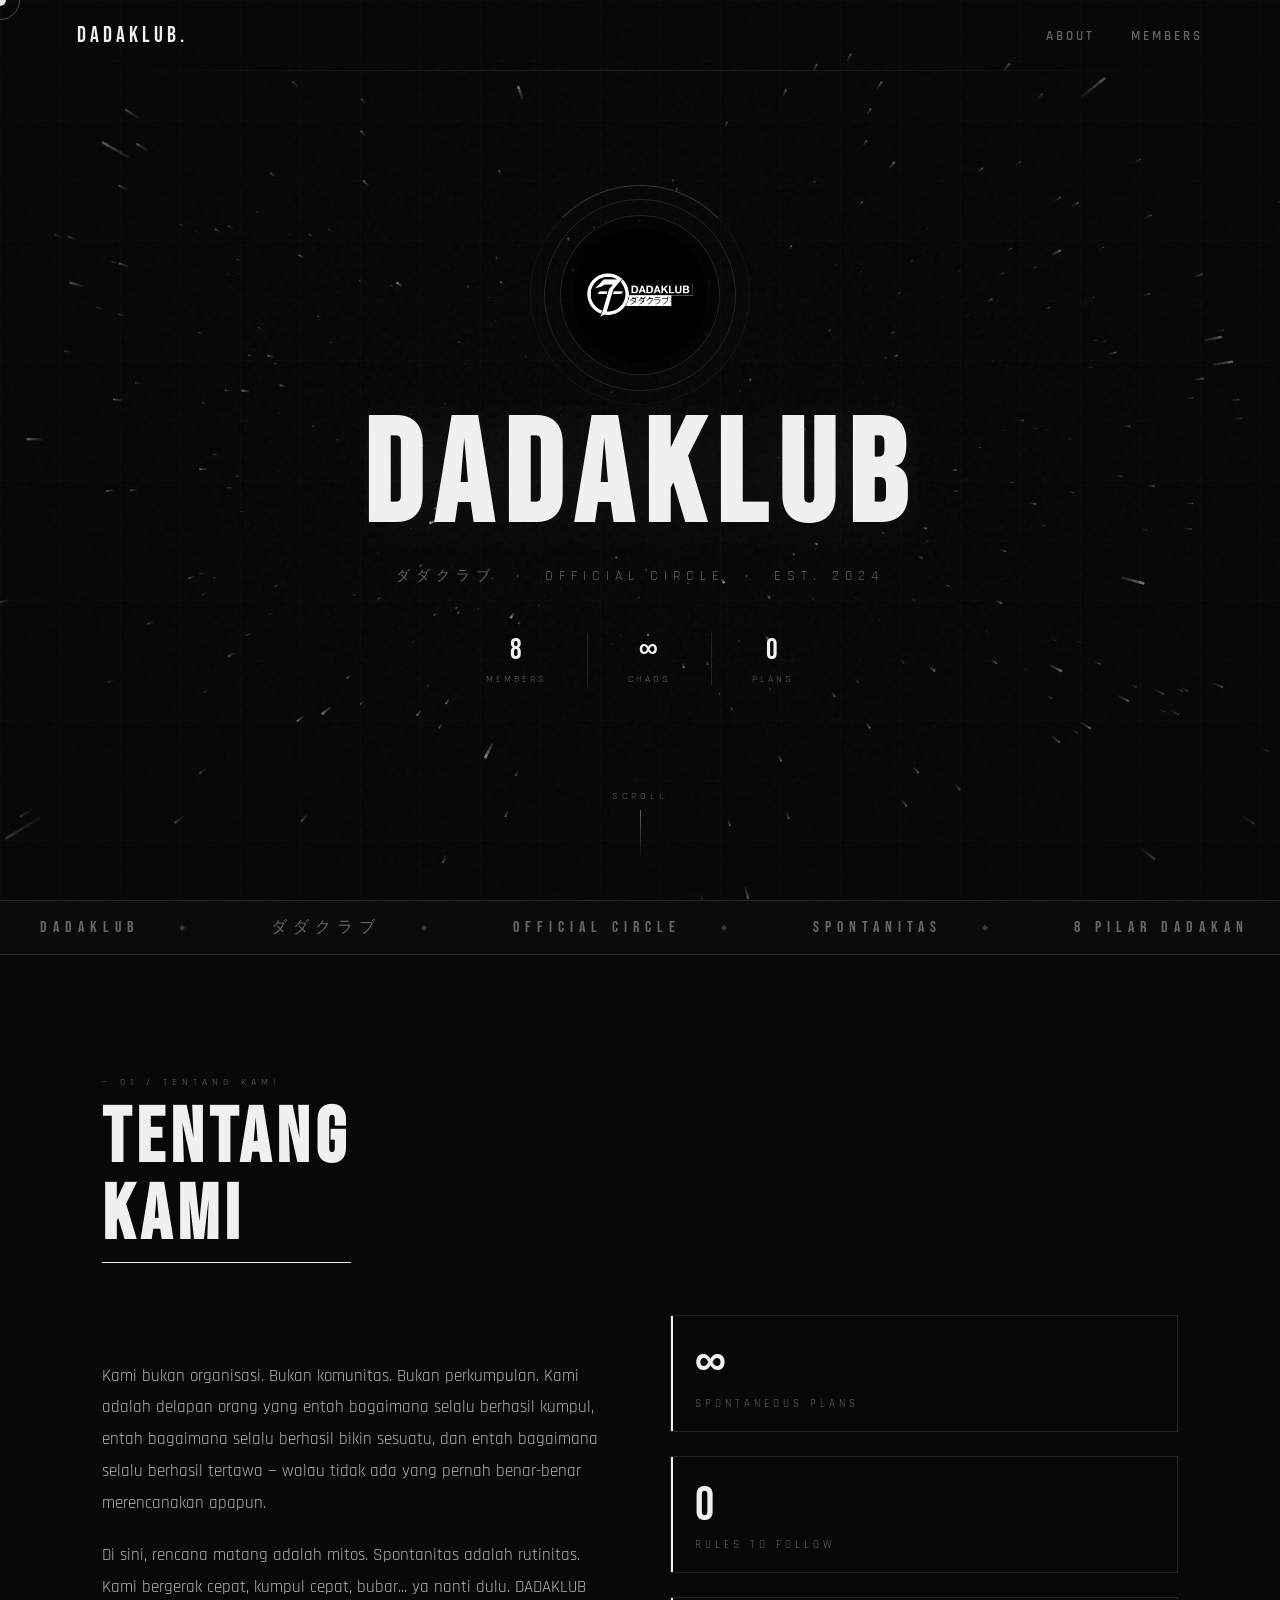
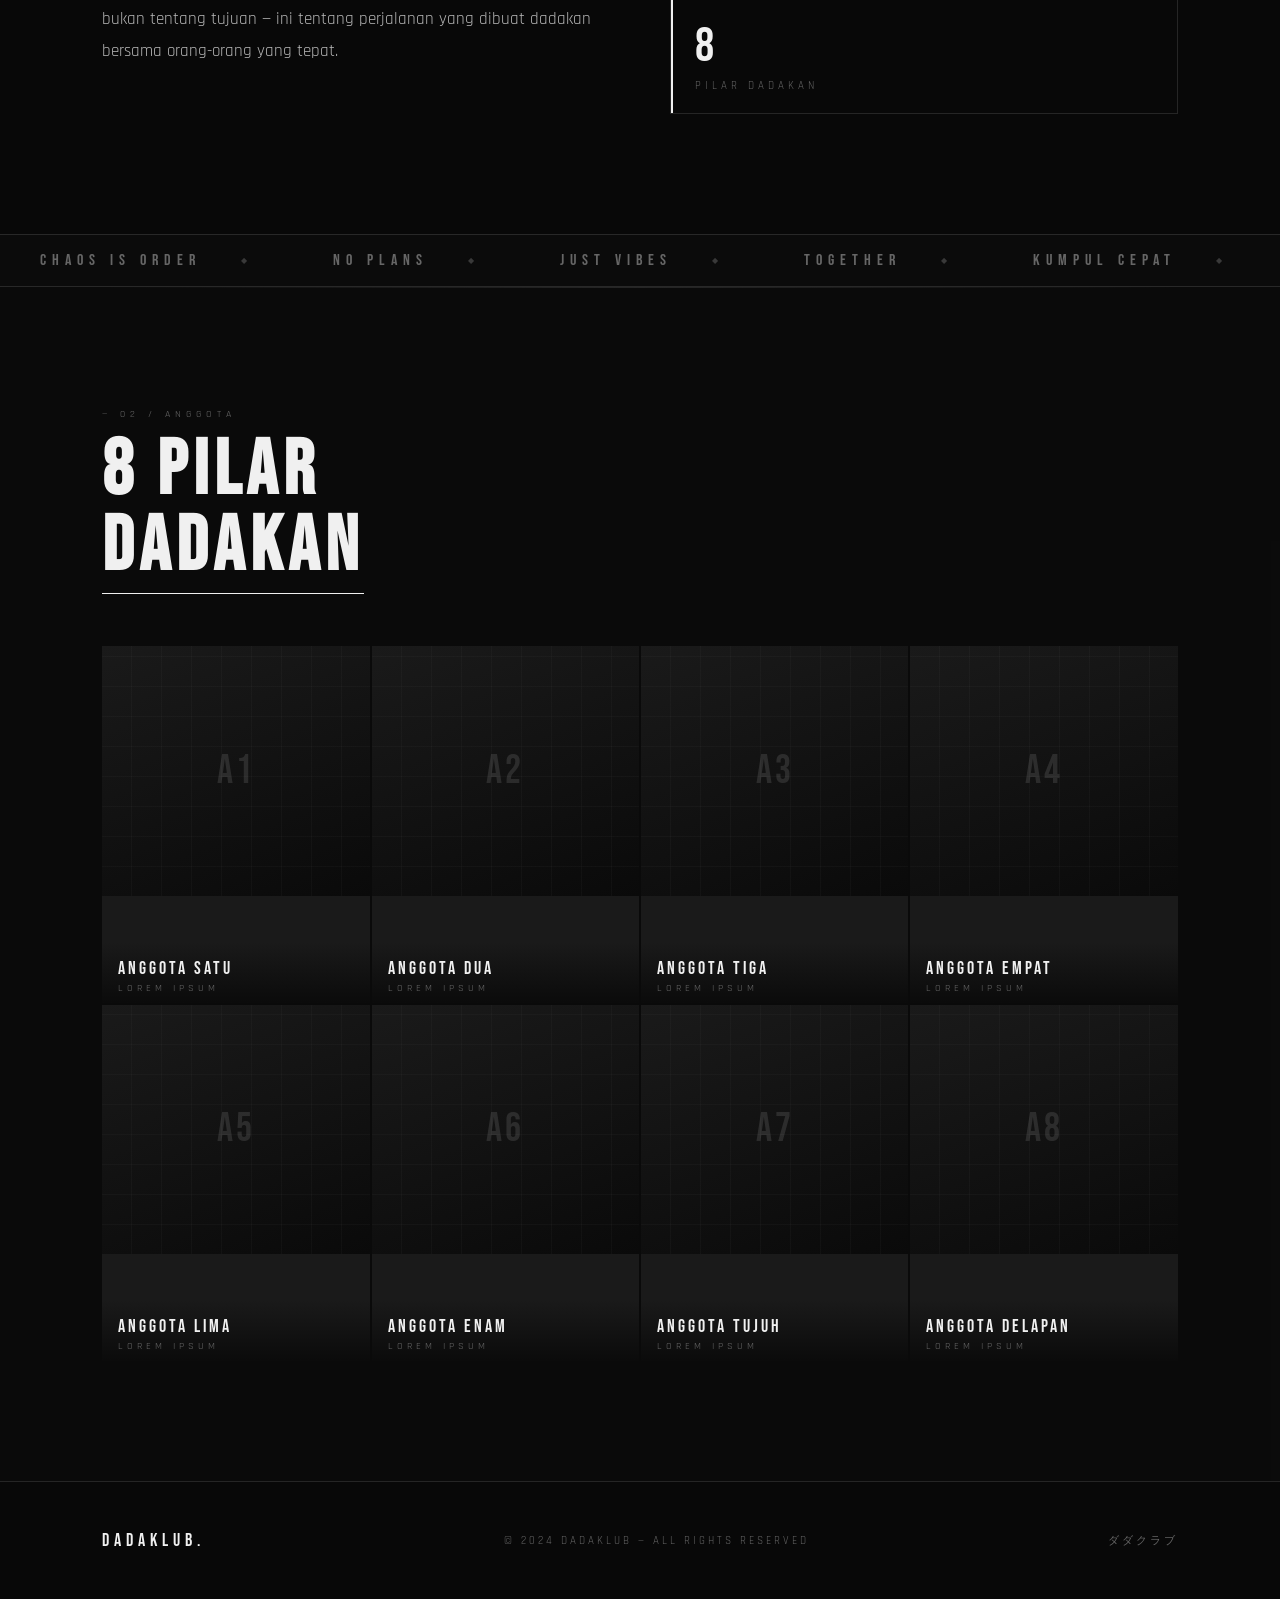
==== index.html @ cc568b4e "second commit" ====
<!DOCTYPE html>
<html lang="id">
<head>
  <meta charset="UTF-8" />
  <meta name="viewport" content="width=device-width, initial-scale=1.0" />
  <title>DADAKLUB - Official Circle</title>
  <link rel="preconnect" href="https://fonts.googleapis.com" />
  <link rel="preconnect" href="https://fonts.gstatic.com" crossorigin />
  <link href="https://fonts.googleapis.com/css2?family=Bebas+Neue&family=Rajdhani:wght@300;400;500;600;700&display=swap" rel="stylesheet" />
  <style>
    /* ─── RESET ─── */
    *, *::before, *::after { margin: 0; padding: 0; box-sizing: border-box; }

    /* ─── ROOT VARS ─── */
    :root {
      --white: #f0f0f0;
      --black: #080808;
      --mid: #1a1a1a;
      --muted: rgba(240,240,240,0.4);
      --border: rgba(240,240,240,0.12);
      --font-display: 'Bebas Neue', sans-serif;
      --font-body: 'Rajdhani', sans-serif;
    }

    /* ─── BODY ─── */
    body {
      background: var(--black);
      color: var(--white);
      font-family: var(--font-body);
      overflow-x: hidden;
      cursor: none;
    }

    /* ─── CUSTOM CURSOR ─── */
    #cursor {
      width: 12px; height: 12px;
      background: var(--white);
      border-radius: 50%;
      position: fixed; z-index: 9999;
      pointer-events: none;
      transform: translate(-50%, -50%);
      transition: transform 0.1s ease, width 0.3s ease, height 0.3s ease, opacity 0.3s ease;
      mix-blend-mode: difference;
    }
    #cursor.hovering {
      width: 36px; height: 36px;
      opacity: 0.6;
    }
    #cursor-trail {
      width: 40px; height: 40px;
      border: 1px solid rgba(240,240,240,0.3);
      border-radius: 50%;
      position: fixed; z-index: 9998;
      pointer-events: none;
      transform: translate(-50%, -50%);
      transition: left 0.12s ease, top 0.12s ease;
      mix-blend-mode: difference;
    }

    /* ─── WARP CANVAS ─── */
    #warpCanvas {
      position: fixed; top: 0; left: 0;
      width: 100%; height: 100%;
      z-index: -2;
    }

    /* ─── NOISE OVERLAY ─── */
    .noise {
      position: fixed; top: 0; left: 0;
      width: 100%; height: 100%; z-index: -1;
      background-image: url("data:image/svg+xml,%3Csvg viewBox='0 0 200 200' xmlns='http://www.w3.org/2000/svg'%3E%3Cfilter id='n'%3E%3CfeTurbulence type='fractalNoise' baseFrequency='0.75' numOctaves='4' stitchTiles='stitch'/%3E%3C/filter%3E%3Crect width='100%25' height='100%25' filter='url(%23n)'/%3E%3C/svg%3E");
      opacity: 0.035;
      pointer-events: none;
    }

    /* ─── VIGNETTE ─── */
    .vignette {
      position: fixed; top: 0; left: 0;
      width: 100%; height: 100%; z-index: -1;
      background: radial-gradient(ellipse at center, transparent 30%, rgba(8,8,8,0.85) 100%);
      pointer-events: none;
    }

    /* ─── NAV ─── */
    nav {
      position: fixed; top: 0; width: 100%;
      padding: 22px 6%;
      display: flex; justify-content: space-between; align-items: center;
      z-index: 100;
    }
    nav::after {
      content: '';
      position: absolute; bottom: 0; left: 6%; right: 6%;
      height: 1px;
      background: linear-gradient(90deg, transparent, var(--border), transparent);
    }
    .nav-logo {
      font-family: var(--font-display);
      font-size: 1.4rem;
      letter-spacing: 4px;
      color: var(--white);
      opacity: 0;
      animation: fadeDown 1s 0.2s forwards;
    }
    .nav-links { list-style: none; display: flex; gap: 36px; }
    .nav-links a {
      text-decoration: none;
      color: var(--muted);
      font-size: 0.8rem;
      font-weight: 600;
      letter-spacing: 3px;
      text-transform: uppercase;
      transition: color 0.3s, letter-spacing 0.3s;
      opacity: 0;
      animation: fadeDown 1s 0.4s forwards;
    }
    .nav-links a:hover {
      color: var(--white);
      letter-spacing: 5px;
    }

    /* ─── HERO ─── */
    .hero {
      height: 100vh;
      display: flex; flex-direction: column;
      justify-content: center; align-items: center;
      text-align: center; padding: 20px;
      position: relative;
    }

    /* Scan line that sweeps on load */
    .hero::before {
      content: '';
      position: absolute;
      top: -10%;
      left: 0; right: 0;
      height: 2px;
      background: linear-gradient(90deg, transparent, rgba(240,240,240,0.6), transparent);
      animation: scanLine 2s 0.5s ease-out forwards;
      opacity: 0;
    }
    @keyframes scanLine {
      0% { top: -10%; opacity: 1; }
      100% { top: 110%; opacity: 0; }
    }

    /* Grid lines overlay on hero */
    .hero-grid {
      position: absolute; inset: 0;
      background-image:
        linear-gradient(rgba(240,240,240,0.02) 1px, transparent 1px),
        linear-gradient(90deg, rgba(240,240,240,0.02) 1px, transparent 1px);
      background-size: 60px 60px;
      opacity: 0;
      animation: fadeIn 2s 1s forwards;
      pointer-events: none;
    }

    .hero-logo-wrap {
      position: relative;
      width: 160px; height: 160px;
      margin-bottom: 32px;
      opacity: 0;
      animation: zoomIn 1.2s 0.6s cubic-bezier(0.22, 1, 0.36, 1) forwards;
    }
    /* Rotating ring */
    .hero-logo-wrap::before {
      content: '';
      position: absolute; inset: -16px;
      border: 1px solid var(--border);
      border-radius: 50%;
      animation: rotateSlow 12s linear infinite;
    }
    /* Second ring counter-rotate */
    .hero-logo-wrap::after {
      content: '';
      position: absolute; inset: -30px;
      border: 1px solid rgba(240,240,240,0.05);
      border-top-color: rgba(240,240,240,0.2);
      border-radius: 50%;
      animation: rotateSlow 20s linear infinite reverse;
    }
    @keyframes rotateSlow {
      to { transform: rotate(360deg); }
    }

    .hero-logo {
      width: 160px; height: 160px;
      object-fit: contain;
      border-radius: 50%;
      border: 1px solid var(--border);
      background: rgba(0,0,0,0.5);
      backdrop-filter: blur(4px);
      padding: 12px;
      display: block;
    }

    .hero h1 {
      font-family: var(--font-display);
      font-size: clamp(4rem, 12vw, 9rem);
      letter-spacing: 12px;
      line-height: 1;
      color: var(--white);
      text-shadow: 0 0 80px rgba(240,240,240,0.08);
      opacity: 0;
      clip-path: inset(0 100% 0 0);
      animation: revealText 1.2s 1s cubic-bezier(0.22, 1, 0.36, 1) forwards;
      position: relative;
    }
    /* Glitch effect on h1 */
    .hero h1::before, .hero h1::after {
      content: 'DADAKLUB';
      position: absolute; top: 0; left: 0; right: 0;
      opacity: 0;
    }
    .hero h1::before {
      color: rgba(255,100,100,0.5);
      clip-path: inset(40% 0 50% 0);
      animation: glitch1 8s 2s infinite;
      transform: translateX(-3px);
    }
    .hero h1::after {
      color: rgba(100,200,255,0.5);
      clip-path: inset(60% 0 30% 0);
      animation: glitch2 8s 2.1s infinite;
      transform: translateX(3px);
    }
    @keyframes glitch1 {
      0%, 93%, 100% { opacity: 0; }
      94% { opacity: 1; transform: translateX(-4px) skewX(-2deg); }
      96% { opacity: 0; }
      97% { opacity: 1; transform: translateX(3px); }
      99% { opacity: 0; }
    }
    @keyframes glitch2 {
      0%, 93%, 100% { opacity: 0; }
      94% { opacity: 1; transform: translateX(4px) skewX(1deg); }
      96% { opacity: 0; }
      97% { opacity: 1; transform: translateX(-2px); }
      99% { opacity: 0; }
    }

    @keyframes revealText {
      to { opacity: 1; clip-path: inset(0 0% 0 0); }
    }

    .hero-tagline {
      font-size: 0.85rem;
      letter-spacing: 6px;
      text-transform: uppercase;
      color: var(--muted);
      margin-top: 16px;
      opacity: 0;
      animation: fadeUp 1s 1.6s forwards;
    }

    /* Horizontal data lines under logo */
    .hero-data {
      display: flex; gap: 40px;
      margin-top: 48px;
      opacity: 0;
      animation: fadeUp 1s 1.8s forwards;
    }
    .hero-data-item {
      text-align: center;
    }
    .hero-data-item span {
      display: block;
    }
    .hero-data-item .val {
      font-family: var(--font-display);
      font-size: 1.8rem;
      letter-spacing: 2px;
    }
    .hero-data-item .label {
      font-size: 0.65rem;
      letter-spacing: 3px;
      text-transform: uppercase;
      color: var(--muted);
      margin-top: 4px;
    }

    /* Divider line between data items */
    .hero-data-item:not(:last-child) {
      padding-right: 40px;
      border-right: 1px solid var(--border);
    }

    /* Scroll indicator */
    .scroll-indicator {
      position: absolute; bottom: 40px;
      display: flex; flex-direction: column; align-items: center; gap: 8px;
      opacity: 0;
      animation: fadeUp 1s 2.2s forwards;
    }
    .scroll-indicator span {
      font-size: 0.6rem;
      letter-spacing: 4px;
      text-transform: uppercase;
      color: var(--muted);
    }
    .scroll-line {
      width: 1px; height: 50px;
      background: linear-gradient(to bottom, var(--muted), transparent);
      animation: scrollPulse 2s ease-in-out infinite;
    }
    @keyframes scrollPulse {
      0%, 100% { transform: scaleY(1); opacity: 1; }
      50% { transform: scaleY(0.5); opacity: 0.4; }
    }

    /* ─── KEYFRAMES ─── */
    @keyframes fadeIn { to { opacity: 1; } }
    @keyframes fadeDown {
      from { opacity: 0; transform: translateY(-12px); }
      to { opacity: 1; transform: translateY(0); }
    }
    @keyframes fadeUp {
      from { opacity: 0; transform: translateY(16px); }
      to { opacity: 1; transform: translateY(0); }
    }
    @keyframes zoomIn {
      from { opacity: 0; transform: scale(0.8); }
      to { opacity: 1; transform: scale(1); }
    }

    /* ─── SECTIONS ─── */
    .section {
      padding: 120px 8%;
      position: relative;
    }

    /* Section number counter */
    .section-tag {
      font-size: 0.65rem;
      letter-spacing: 5px;
      text-transform: uppercase;
      color: var(--muted);
      margin-bottom: 12px;
      display: block;
    }

    .section-title {
      font-family: var(--font-display);
      font-size: clamp(2.5rem, 6vw, 5rem);
      letter-spacing: 6px;
      line-height: 1;
      margin-bottom: 60px;
      position: relative;
      display: inline-block;
    }
    /* Underline that grows on scroll */
    .section-title::after {
      content: '';
      position: absolute;
      bottom: -8px; left: 0;
      height: 1px;
      background: var(--white);
      width: 0;
      transition: width 1s cubic-bezier(0.22, 1, 0.36, 1);
    }
    .section-title.in-view::after {
      width: 100%;
    }

    /* ─── ABOUT ─── */
    #about .about-inner {
      display: grid;
      grid-template-columns: 1fr 1fr;
      gap: 60px;
      align-items: center;
    }
    .about-text {
      font-size: 1.05rem;
      line-height: 1.9;
      color: rgba(240,240,240,0.75);
      font-weight: 400;
    }
    .about-text p + p { margin-top: 20px; }

    /* Stat sidebar */
    .about-stats {
      display: flex; flex-direction: column; gap: 24px;
    }
    .stat-item {
      padding: 20px 24px;
      border: 1px solid var(--border);
      position: relative;
      overflow: hidden;
    }
    .stat-item::before {
      content: '';
      position: absolute; left: 0; top: 0; bottom: 0;
      width: 2px;
      background: var(--white);
      transform: scaleY(0);
      transform-origin: top;
      transition: transform 0.6s cubic-bezier(0.22, 1, 0.36, 1);
    }
    .stat-item.in-view::before { transform: scaleY(1); }
    .stat-num {
      font-family: var(--font-display);
      font-size: 3rem;
      letter-spacing: 2px;
      display: block;
    }
    .stat-label {
      font-size: 0.7rem;
      letter-spacing: 4px;
      text-transform: uppercase;
      color: var(--muted);
      margin-top: 4px;
      display: block;
    }

    /* ─── MEMBERS ─── */
    #members {
      background: rgba(255,255,255,0.012);
    }
    #members::before {
      content: '';
      position: absolute; top: 0; left: 8%; right: 8%;
      height: 1px;
      background: linear-gradient(90deg, transparent, var(--border), transparent);
    }

    .members-grid {
      display: grid;
      grid-template-columns: repeat(4, 1fr);
      gap: 2px;
    }

    .member-card {
      position: relative;
      overflow: hidden;
      aspect-ratio: 3/4;
      background: var(--mid);
      cursor: pointer;
    }
    /* Photo placeholder with grid pattern */
    .member-img-wrap {
      width: 100%; height: 70%;
      background:
        repeating-linear-gradient(
          0deg,
          transparent,
          transparent 29px,
          rgba(240,240,240,0.05) 30px
        ),
        repeating-linear-gradient(
          90deg,
          transparent,
          transparent 29px,
          rgba(240,240,240,0.05) 30px
        ),
        linear-gradient(160deg, #1a1a1a 0%, #0a0a0a 100%);
      display: flex; align-items: center; justify-content: center;
      overflow: hidden;
    }
    .member-img-wrap img {
      width: 100%; height: 100%;
      object-fit: cover;
      filter: grayscale(100%) contrast(1.1);
      transition: filter 0.6s ease, transform 0.8s cubic-bezier(0.22, 1, 0.36, 1);
    }
    .member-card:hover .member-img-wrap img {
      filter: grayscale(0%) contrast(1);
      transform: scale(1.06);
    }

    /* Member placeholder initials */
    .member-placeholder {
      font-family: var(--font-display);
      font-size: 2.5rem;
      letter-spacing: 3px;
      color: var(--border);
    }

    .member-info {
      padding: 16px;
      position: absolute; bottom: 0; left: 0; right: 0;
      background: linear-gradient(to top, rgba(8,8,8,0.95) 0%, transparent 100%);
      transform: translateY(8px);
      transition: transform 0.4s ease;
    }
    .member-card:hover .member-info { transform: translateY(0); }

    .member-name {
      font-family: var(--font-display);
      font-size: 1.1rem;
      letter-spacing: 3px;
      display: block;
    }
    .member-role {
      font-size: 0.65rem;
      letter-spacing: 4px;
      text-transform: uppercase;
      color: var(--muted);
      margin-top: 2px;
      display: block;
    }

    /* Corner accent on hover */
    .member-card::before {
      content: '';
      position: absolute;
      top: 0; left: 0;
      width: 0; height: 0;
      border-top: 2px solid var(--white);
      border-left: 2px solid var(--white);
      opacity: 0;
      transition: width 0.3s 0.05s ease, height 0.3s ease, opacity 0.2s;
    }
    .member-card::after {
      content: '';
      position: absolute;
      bottom: 0; right: 0;
      width: 0; height: 0;
      border-bottom: 2px solid var(--white);
      border-right: 2px solid var(--white);
      opacity: 0;
      transition: width 0.3s 0.05s ease, height 0.3s ease, opacity 0.2s;
    }
    .member-card:hover::before,
    .member-card:hover::after {
      width: 24px; height: 24px;
      opacity: 1;
    }

    /* ─── HORIZONTAL TICKER ─── */
    .ticker-wrap {
      overflow: hidden;
      border-top: 1px solid var(--border);
      border-bottom: 1px solid var(--border);
      padding: 16px 0;
      background: rgba(255,255,255,0.015);
    }
    .ticker {
      display: flex; gap: 0;
      white-space: nowrap;
      animation: ticker 20s linear infinite;
    }
    .ticker-item {
      padding: 0 40px;
      font-family: var(--font-display);
      font-size: 1rem;
      letter-spacing: 6px;
      color: var(--muted);
      display: flex; align-items: center; gap: 40px;
    }
    .ticker-item::after {
      content: '◆';
      font-size: 0.5rem;
      color: rgba(240,240,240,0.2);
    }
    @keyframes ticker {
      from { transform: translateX(0); }
      to { transform: translateX(-50%); }
    }

    /* ─── FOOTER ─── */
    footer {
      padding: 48px 8%;
      border-top: 1px solid var(--border);
      display: flex;
      justify-content: space-between;
      align-items: center;
    }
    .footer-logo {
      font-family: var(--font-display);
      font-size: 1.1rem;
      letter-spacing: 5px;
    }
    .footer-copy {
      font-size: 0.7rem;
      letter-spacing: 3px;
      color: var(--muted);
      text-transform: uppercase;
    }

    /* ─── SCROLL REVEAL ─── */
    .reveal {
      opacity: 0;
      transform: translateY(40px);
      transition: opacity 0.9s cubic-bezier(0.22, 1, 0.36, 1),
                  transform 0.9s cubic-bezier(0.22, 1, 0.36, 1);
    }
    .reveal.in-view {
      opacity: 1;
      transform: translateY(0);
    }
    .reveal-left {
      opacity: 0;
      transform: translateX(-40px);
      transition: opacity 0.9s cubic-bezier(0.22, 1, 0.36, 1),
                  transform 0.9s cubic-bezier(0.22, 1, 0.36, 1);
    }
    .reveal-left.in-view { opacity: 1; transform: translateX(0); }
    .reveal-right {
      opacity: 0;
      transform: translateX(40px);
      transition: opacity 0.9s cubic-bezier(0.22, 1, 0.36, 1),
                  transform 0.9s cubic-bezier(0.22, 1, 0.36, 1);
    }
    .reveal-right.in-view { opacity: 1; transform: translateX(0); }

    /* Stagger delay for member cards */
    .member-card:nth-child(1) { transition-delay: 0s; }
    .member-card:nth-child(2) { transition-delay: 0.07s; }
    .member-card:nth-child(3) { transition-delay: 0.14s; }
    .member-card:nth-child(4) { transition-delay: 0.21s; }
    .member-card:nth-child(5) { transition-delay: 0.28s; }
    .member-card:nth-child(6) { transition-delay: 0.35s; }
    .member-card:nth-child(7) { transition-delay: 0.42s; }
    .member-card:nth-child(8) { transition-delay: 0.49s; }

    /* ─── MOTION LINE (scroll progress) ─── */
    #progress-bar {
      position: fixed;
      top: 0; left: 0;
      height: 1px;
      background: linear-gradient(90deg, rgba(240,240,240,0.8), rgba(240,240,240,0.3));
      width: 0%;
      z-index: 9997;
      transition: width 0.1s linear;
    }

    /* ─── RESPONSIVE ─── */
    @media (max-width: 900px) {
      .members-grid { grid-template-columns: repeat(2, 1fr); }
      #about .about-inner { grid-template-columns: 1fr; gap: 40px; }
    }
    @media (max-width: 600px) {
      .members-grid { grid-template-columns: repeat(2, 1fr); }
      .hero-data { gap: 20px; }
      .hero-data-item:not(:last-child) { padding-right: 20px; }
      nav { padding: 18px 5%; }
      .section { padding: 80px 5%; }
      footer { flex-direction: column; gap: 16px; text-align: center; }
    }
  </style>
</head>
<body>

  <!-- Custom cursor -->
  <div id="cursor"></div>
  <div id="cursor-trail"></div>

  <!-- Scroll progress bar -->
  <div id="progress-bar"></div>

  <!-- Warp starfield canvas -->
  <canvas id="warpCanvas"></canvas>

  <div class="noise"></div>
  <div class="vignette"></div>

  <!-- Navigation -->
  <nav>
    <div class="nav-logo">DADAKLUB.</div>
    <ul class="nav-links">
      <li><a href="#about">About</a></li>
      <li><a href="#members">Members</a></li>
    </ul>
  </nav>

  <main>

    <!-- HERO -->
    <header class="hero">
      <div class="hero-grid"></div>

      <div class="hero-logo-wrap">
        <img src="[data-uri]" alt="DADAKLUB Logo" class="hero-logo" />
      </div>

      <h1>DADAKLUB</h1>
      <p class="hero-tagline">ダダクラブ &nbsp;·&nbsp; Official Circle &nbsp;·&nbsp; Est. 2024</p>

      <div class="hero-data">
        <div class="hero-data-item">
          <span class="val">8</span>
          <span class="label">Members</span>
        </div>
        <div class="hero-data-item">
          <span class="val">∞</span>
          <span class="label">Chaos</span>
        </div>
        <div class="hero-data-item">
          <span class="val">0</span>
          <span class="label">Plans</span>
        </div>
      </div>

      <div class="scroll-indicator">
        <span>Scroll</span>
        <div class="scroll-line"></div>
      </div>
    </header>

    <!-- TICKER -->
    <div class="ticker-wrap">
      <div class="ticker">
        <span class="ticker-item">DADAKLUB</span>
        <span class="ticker-item">ダダクラブ</span>
        <span class="ticker-item">OFFICIAL CIRCLE</span>
        <span class="ticker-item">SPONTANITAS</span>
        <span class="ticker-item">8 PILAR DADAKAN</span>
        <span class="ticker-item">DADAKLUB</span>
        <span class="ticker-item">ダダクラブ</span>
        <span class="ticker-item">OFFICIAL CIRCLE</span>
        <span class="ticker-item">SPONTANITAS</span>
        <span class="ticker-item">8 PILAR DADAKAN</span>
      </div>
    </div>

    <!-- ABOUT -->
    <section id="about" class="section">
      <span class="section-tag reveal">— 01 / TENTANG KAMI</span>
      <h2 class="section-title reveal">TENTANG<br>KAMI</h2>

      <div class="about-inner">
        <div class="about-text reveal-left">
          <p>
            Kami bukan organisasi. Bukan komunitas. Bukan perkumpulan.
            Kami adalah delapan orang yang entah bagaimana selalu berhasil
            kumpul, entah bagaimana selalu berhasil bikin sesuatu, dan
            entah bagaimana selalu berhasil tertawa — walau tidak ada yang
            pernah benar-benar merencanakan apapun.
          </p>
          <p>
            Di sini, rencana matang adalah mitos. Spontanitas adalah rutinitas.
            Kami bergerak cepat, kumpul cepat, bubar... ya nanti dulu.
            DADAKLUB bukan tentang tujuan — ini tentang perjalanan yang
            dibuat dadakan bersama orang-orang yang tepat.
          </p>
        </div>

        <div class="about-stats reveal-right">
          <div class="stat-item">
            <span class="stat-num">∞</span>
            <span class="stat-label">Spontaneous Plans</span>
          </div>
          <div class="stat-item">
            <span class="stat-num">0</span>
            <span class="stat-label">Rules to Follow</span>
          </div>
          <div class="stat-item">
            <span class="stat-num">8</span>
            <span class="stat-label">Pilar Dadakan</span>
          </div>
        </div>
      </div>
    </section>

    <!-- TICKER 2 -->
    <div class="ticker-wrap">
      <div class="ticker" style="animation-direction: reverse;">
        <span class="ticker-item">CHAOS IS ORDER</span>
        <span class="ticker-item">NO PLANS</span>
        <span class="ticker-item">JUST VIBES</span>
        <span class="ticker-item">TOGETHER</span>
        <span class="ticker-item">KUMPUL CEPAT</span>
        <span class="ticker-item">CHAOS IS ORDER</span>
        <span class="ticker-item">NO PLANS</span>
        <span class="ticker-item">JUST VIBES</span>
        <span class="ticker-item">TOGETHER</span>
        <span class="ticker-item">KUMPUL CEPAT</span>
      </div>
    </div>

    <!-- MEMBERS -->
    <section id="members" class="section">
      <span class="section-tag reveal">— 02 / ANGGOTA</span>
      <h2 class="section-title reveal">8 PILAR<br>DADAKAN</h2>

      <div class="members-grid">
        
        <div class="member-card reveal">
          <div class="member-img-wrap">
            <div class="member-placeholder">A1</div>
          </div>
          <div class="member-info">
            <span class="member-name">Anggota Satu</span>
            <span class="member-role">Lorem Ipsum</span>
          </div>
        </div>
    
        <div class="member-card reveal">
          <div class="member-img-wrap">
            <div class="member-placeholder">A2</div>
          </div>
          <div class="member-info">
            <span class="member-name">Anggota Dua</span>
            <span class="member-role">Lorem Ipsum</span>
          </div>
        </div>
    
        <div class="member-card reveal">
          <div class="member-img-wrap">
            <div class="member-placeholder">A3</div>
          </div>
          <div class="member-info">
            <span class="member-name">Anggota Tiga</span>
            <span class="member-role">Lorem Ipsum</span>
          </div>
        </div>
    
        <div class="member-card reveal">
          <div class="member-img-wrap">
            <div class="member-placeholder">A4</div>
          </div>
          <div class="member-info">
            <span class="member-name">Anggota Empat</span>
            <span class="member-role">Lorem Ipsum</span>
          </div>
        </div>
    
        <div class="member-card reveal">
          <div class="member-img-wrap">
            <div class="member-placeholder">A5</div>
          </div>
          <div class="member-info">
            <span class="member-name">Anggota Lima</span>
            <span class="member-role">Lorem Ipsum</span>
          </div>
        </div>
    
        <div class="member-card reveal">
          <div class="member-img-wrap">
            <div class="member-placeholder">A6</div>
          </div>
          <div class="member-info">
            <span class="member-name">Anggota Enam</span>
            <span class="member-role">Lorem Ipsum</span>
          </div>
        </div>
    
        <div class="member-card reveal">
          <div class="member-img-wrap">
            <div class="member-placeholder">A7</div>
          </div>
          <div class="member-info">
            <span class="member-name">Anggota Tujuh</span>
            <span class="member-role">Lorem Ipsum</span>
          </div>
        </div>
    
        <div class="member-card reveal">
          <div class="member-img-wrap">
            <div class="member-placeholder">A8</div>
          </div>
          <div class="member-info">
            <span class="member-name">Anggota Delapan</span>
            <span class="member-role">Lorem Ipsum</span>
          </div>
        </div>
    
      </div>
    </section>

  </main>

  <!-- FOOTER -->
  <footer>
    <div class="footer-logo">DADAKLUB.</div>
    <p class="footer-copy">&copy; 2024 DADAKLUB — All Rights Reserved</p>
    <p class="footer-copy">ダダクラブ</p>
  </footer>

  <script>
    // ─── CURSOR ───
    const cursor = document.getElementById('cursor');
    const trail = document.getElementById('cursor-trail');
    let mx = 0, my = 0;

    document.addEventListener('mousemove', e => {
      mx = e.clientX; my = e.clientY;
      cursor.style.left = mx + 'px';
      cursor.style.top = my + 'px';
      setTimeout(() => {
        trail.style.left = mx + 'px';
        trail.style.top = my + 'px';
      }, 80);
    });

    document.querySelectorAll('a, button, .member-card').forEach(el => {
      el.addEventListener('mouseenter', () => cursor.classList.add('hovering'));
      el.addEventListener('mouseleave', () => cursor.classList.remove('hovering'));
    });

    // ─── PROGRESS BAR ───
    const progressBar = document.getElementById('progress-bar');
    window.addEventListener('scroll', () => {
      const s = window.scrollY;
      const h = document.body.scrollHeight - window.innerHeight;
      progressBar.style.width = (s / h * 100) + '%';
    });

    // ─── SCROLL REVEAL ───
    const revealEls = document.querySelectorAll('.reveal, .reveal-left, .reveal-right, .stat-item, .member-card, .section-title');
    const revealObs = new IntersectionObserver((entries) => {
      entries.forEach(e => {
        if (e.isIntersecting) {
          e.target.classList.add('in-view');
        }
      });
    }, { threshold: 0.15 });
    revealEls.forEach(el => revealObs.observe(el));

    // ─── WARP STARFIELD ───
    const canvas = document.getElementById('warpCanvas');
    const ctx = canvas.getContext('2d');
    let W, H, stars = [];
    const NUM = 700;

    function resize() {
      W = canvas.width = window.innerWidth;
      H = canvas.height = window.innerHeight;
      initStars();
    }

    class Star {
      constructor() { this.reset(); }
      reset() {
        this.x = (Math.random() - 0.5) * W;
        this.y = (Math.random() - 0.5) * H;
        this.z = Math.random() * W;
        this.pz = this.z;
      }
      update() {
        const speed = Math.min(2 + window.scrollY * 0.04, 45);
        this.z -= speed;
        if (this.z < 1) {
          this.z = W;
          this.x = (Math.random() - 0.5) * W;
          this.y = (Math.random() - 0.5) * H;
          this.pz = this.z;
        }
      }
      draw() {
        const sx = (this.x / this.z) * (W / 2) + W / 2;
        const sy = (this.y / this.z) * (H / 2) + H / 2;
        const px = (this.x / this.pz) * (W / 2) + W / 2;
        const py = (this.y / this.pz) * (H / 2) + H / 2;
        this.pz = this.z;
        const r = (1 - this.z / W) * 3;
        const a = 1 - this.z / W;
        ctx.beginPath();
        ctx.strokeStyle = `rgba(240,240,240,${a * 0.8})`;
        ctx.lineWidth = r;
        ctx.moveTo(px, py);
        ctx.lineTo(sx, sy);
        ctx.stroke();
      }
    }

    function initStars() {
      stars = Array.from({ length: NUM }, () => new Star());
    }

    function animate() {
      ctx.fillStyle = 'rgba(8,8,8,0.35)';
      ctx.fillRect(0, 0, W, H);
      stars.forEach(s => { s.update(); s.draw(); });
      requestAnimationFrame(animate);
    }

    window.addEventListener('resize', resize);
    resize();
    animate();

    // ─── SMOOTH NAV SCROLL ───
    document.querySelectorAll('a[href^="#"]').forEach(a => {
      a.addEventListener('click', e => {
        e.preventDefault();
        const target = document.querySelector(a.getAttribute('href'));
        if (target) target.scrollIntoView({ behavior: 'smooth' });
      });
    });
  </script>
</body>
</html>
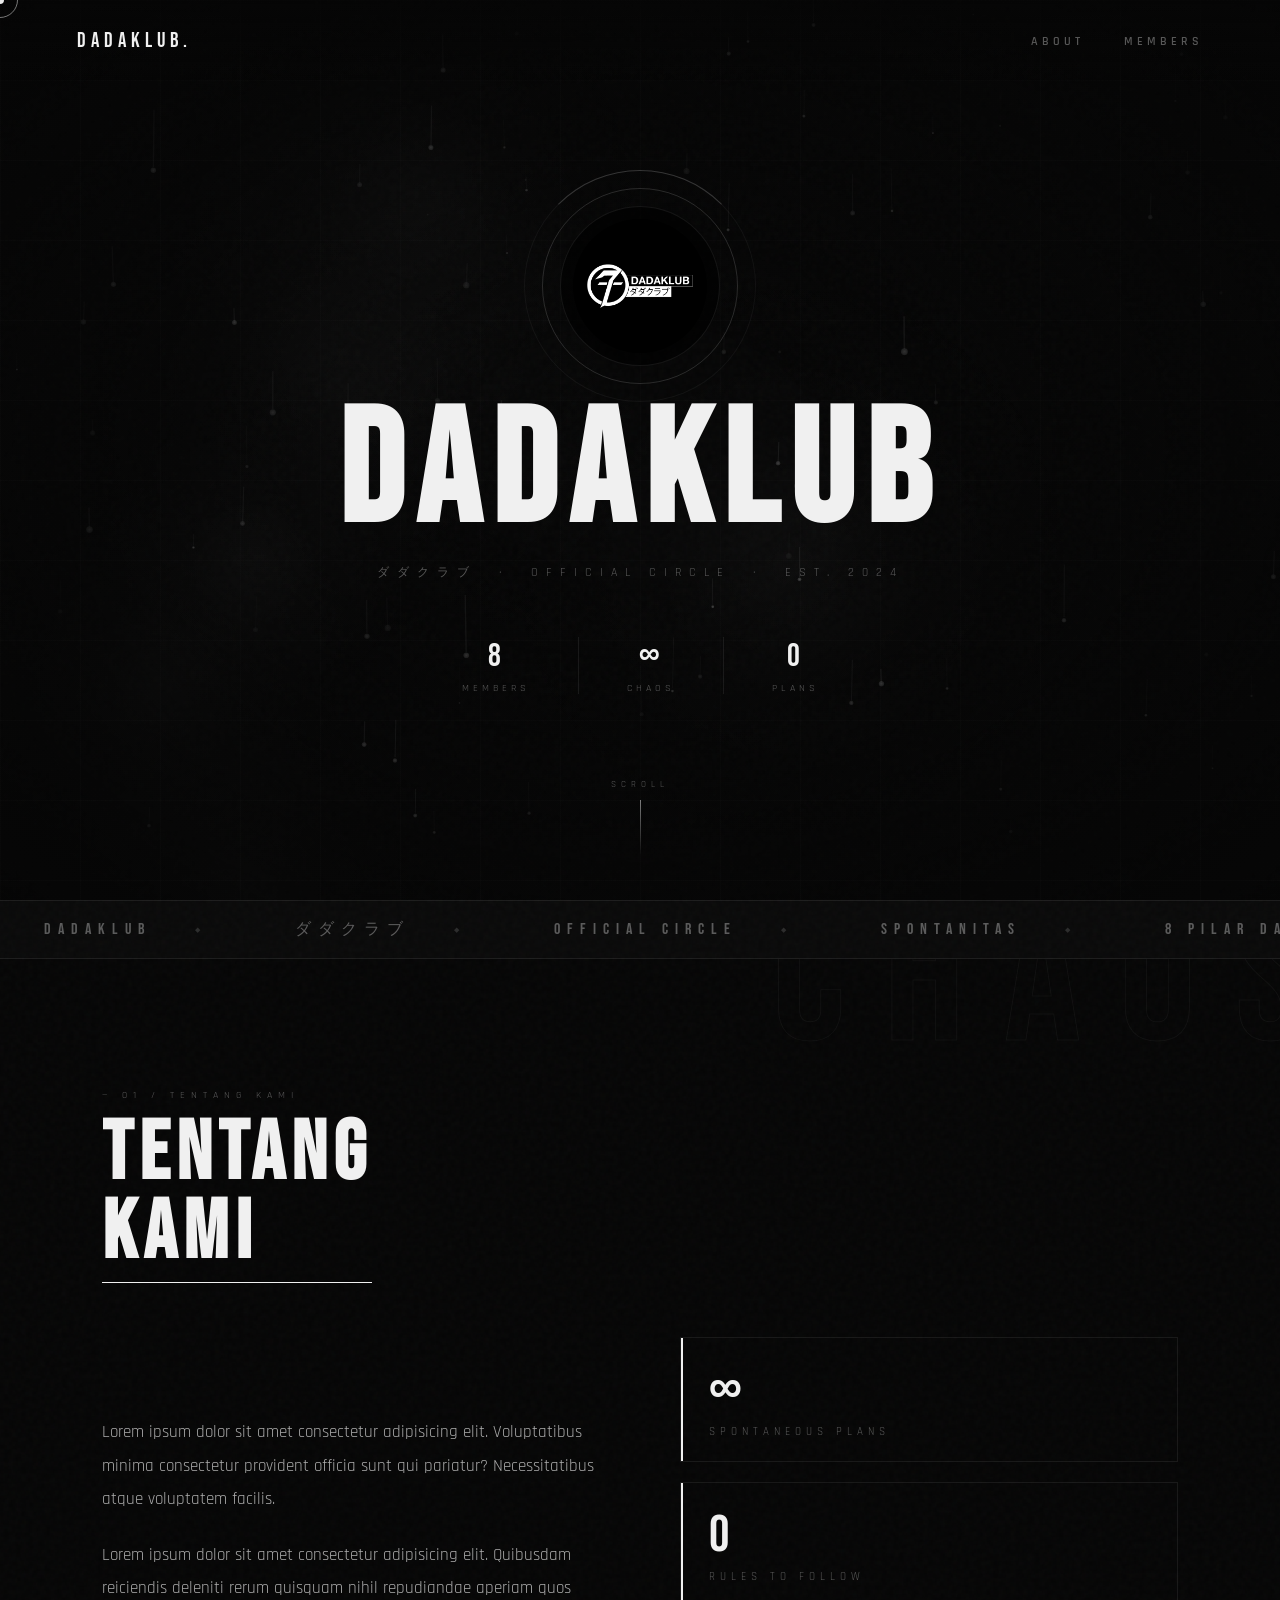
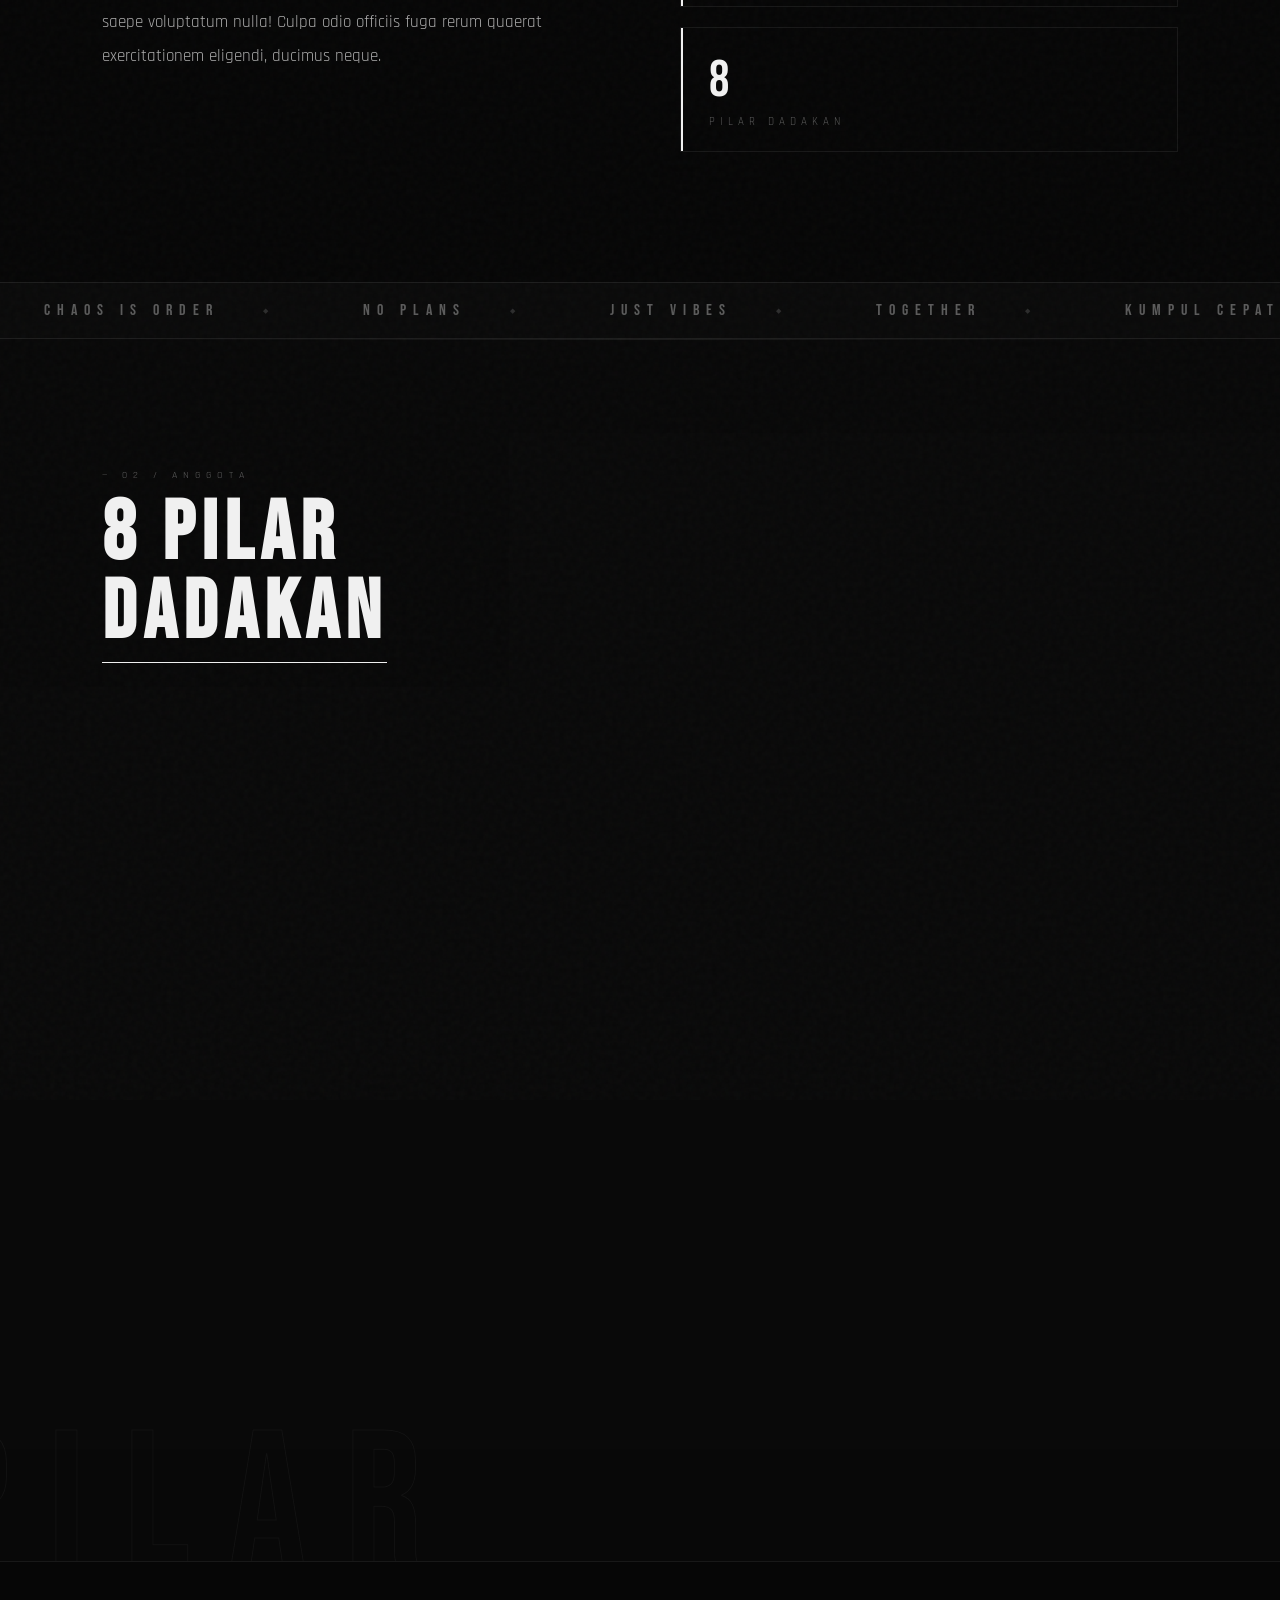
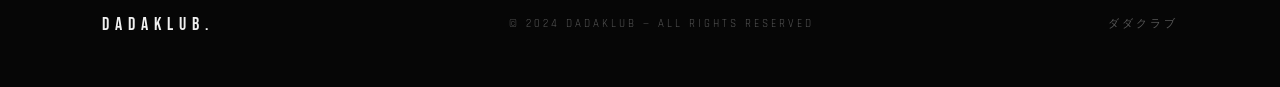
==== commit 83c6c47f: "third commit" ====
--- a/index.html
+++ b/index.html
@@ -1,983 +1,252 @@
-<!DOCTYPE html>
+<!doctype html>
 <html lang="id">
-<head>
-  <meta charset="UTF-8" />
-  <meta name="viewport" content="width=device-width, initial-scale=1.0" />
-  <title>DADAKLUB - Official Circle</title>
-  <link rel="preconnect" href="https://fonts.googleapis.com" />
-  <link rel="preconnect" href="https://fonts.gstatic.com" crossorigin />
-  <link href="https://fonts.googleapis.com/css2?family=Bebas+Neue&family=Rajdhani:wght@300;400;500;600;700&display=swap" rel="stylesheet" />
-  <style>
-    /* ─── RESET ─── */
-    *, *::before, *::after { margin: 0; padding: 0; box-sizing: border-box; }
-
-    /* ─── ROOT VARS ─── */
-    :root {
-      --white: #f0f0f0;
-      --black: #080808;
-      --mid: #1a1a1a;
-      --muted: rgba(240,240,240,0.4);
-      --border: rgba(240,240,240,0.12);
-      --font-display: 'Bebas Neue', sans-serif;
-      --font-body: 'Rajdhani', sans-serif;
-    }
-
-    /* ─── BODY ─── */
-    body {
-      background: var(--black);
-      color: var(--white);
-      font-family: var(--font-body);
-      overflow-x: hidden;
-      cursor: none;
-    }
-
-    /* ─── CUSTOM CURSOR ─── */
-    #cursor {
-      width: 12px; height: 12px;
-      background: var(--white);
-      border-radius: 50%;
-      position: fixed; z-index: 9999;
-      pointer-events: none;
-      transform: translate(-50%, -50%);
-      transition: transform 0.1s ease, width 0.3s ease, height 0.3s ease, opacity 0.3s ease;
-      mix-blend-mode: difference;
-    }
-    #cursor.hovering {
-      width: 36px; height: 36px;
-      opacity: 0.6;
-    }
-    #cursor-trail {
-      width: 40px; height: 40px;
-      border: 1px solid rgba(240,240,240,0.3);
-      border-radius: 50%;
-      position: fixed; z-index: 9998;
-      pointer-events: none;
-      transform: translate(-50%, -50%);
-      transition: left 0.12s ease, top 0.12s ease;
-      mix-blend-mode: difference;
-    }
-
-    /* ─── WARP CANVAS ─── */
-    #warpCanvas {
-      position: fixed; top: 0; left: 0;
-      width: 100%; height: 100%;
-      z-index: -2;
-    }
-
-    /* ─── NOISE OVERLAY ─── */
-    .noise {
-      position: fixed; top: 0; left: 0;
-      width: 100%; height: 100%; z-index: -1;
-      background-image: url("data:image/svg+xml,%3Csvg viewBox='0 0 200 200' xmlns='http://www.w3.org/2000/svg'%3E%3Cfilter id='n'%3E%3CfeTurbulence type='fractalNoise' baseFrequency='0.75' numOctaves='4' stitchTiles='stitch'/%3E%3C/filter%3E%3Crect width='100%25' height='100%25' filter='url(%23n)'/%3E%3C/svg%3E");
-      opacity: 0.035;
-      pointer-events: none;
-    }
-
-    /* ─── VIGNETTE ─── */
-    .vignette {
-      position: fixed; top: 0; left: 0;
-      width: 100%; height: 100%; z-index: -1;
-      background: radial-gradient(ellipse at center, transparent 30%, rgba(8,8,8,0.85) 100%);
-      pointer-events: none;
-    }
-
-    /* ─── NAV ─── */
-    nav {
-      position: fixed; top: 0; width: 100%;
-      padding: 22px 6%;
-      display: flex; justify-content: space-between; align-items: center;
-      z-index: 100;
-    }
-    nav::after {
-      content: '';
-      position: absolute; bottom: 0; left: 6%; right: 6%;
-      height: 1px;
-      background: linear-gradient(90deg, transparent, var(--border), transparent);
-    }
-    .nav-logo {
-      font-family: var(--font-display);
-      font-size: 1.4rem;
-      letter-spacing: 4px;
-      color: var(--white);
-      opacity: 0;
-      animation: fadeDown 1s 0.2s forwards;
-    }
-    .nav-links { list-style: none; display: flex; gap: 36px; }
-    .nav-links a {
-      text-decoration: none;
-      color: var(--muted);
-      font-size: 0.8rem;
-      font-weight: 600;
-      letter-spacing: 3px;
-      text-transform: uppercase;
-      transition: color 0.3s, letter-spacing 0.3s;
-      opacity: 0;
-      animation: fadeDown 1s 0.4s forwards;
-    }
-    .nav-links a:hover {
-      color: var(--white);
-      letter-spacing: 5px;
-    }
-
-    /* ─── HERO ─── */
-    .hero {
-      height: 100vh;
-      display: flex; flex-direction: column;
-      justify-content: center; align-items: center;
-      text-align: center; padding: 20px;
-      position: relative;
-    }
-
-    /* Scan line that sweeps on load */
-    .hero::before {
-      content: '';
-      position: absolute;
-      top: -10%;
-      left: 0; right: 0;
-      height: 2px;
-      background: linear-gradient(90deg, transparent, rgba(240,240,240,0.6), transparent);
-      animation: scanLine 2s 0.5s ease-out forwards;
-      opacity: 0;
-    }
-    @keyframes scanLine {
-      0% { top: -10%; opacity: 1; }
-      100% { top: 110%; opacity: 0; }
-    }
-
-    /* Grid lines overlay on hero */
-    .hero-grid {
-      position: absolute; inset: 0;
-      background-image:
-        linear-gradient(rgba(240,240,240,0.02) 1px, transparent 1px),
-        linear-gradient(90deg, rgba(240,240,240,0.02) 1px, transparent 1px);
-      background-size: 60px 60px;
-      opacity: 0;
-      animation: fadeIn 2s 1s forwards;
-      pointer-events: none;
-    }
-
-    .hero-logo-wrap {
-      position: relative;
-      width: 160px; height: 160px;
-      margin-bottom: 32px;
-      opacity: 0;
-      animation: zoomIn 1.2s 0.6s cubic-bezier(0.22, 1, 0.36, 1) forwards;
-    }
-    /* Rotating ring */
-    .hero-logo-wrap::before {
-      content: '';
-      position: absolute; inset: -16px;
-      border: 1px solid var(--border);
-      border-radius: 50%;
-      animation: rotateSlow 12s linear infinite;
-    }
-    /* Second ring counter-rotate */
-    .hero-logo-wrap::after {
-      content: '';
-      position: absolute; inset: -30px;
-      border: 1px solid rgba(240,240,240,0.05);
-      border-top-color: rgba(240,240,240,0.2);
-      border-radius: 50%;
-      animation: rotateSlow 20s linear infinite reverse;
-    }
-    @keyframes rotateSlow {
-      to { transform: rotate(360deg); }
-    }
-
-    .hero-logo {
-      width: 160px; height: 160px;
-      object-fit: contain;
-      border-radius: 50%;
-      border: 1px solid var(--border);
-      background: rgba(0,0,0,0.5);
-      backdrop-filter: blur(4px);
-      padding: 12px;
-      display: block;
-    }
-
-    .hero h1 {
-      font-family: var(--font-display);
-      font-size: clamp(4rem, 12vw, 9rem);
-      letter-spacing: 12px;
-      line-height: 1;
-      color: var(--white);
-      text-shadow: 0 0 80px rgba(240,240,240,0.08);
-      opacity: 0;
-      clip-path: inset(0 100% 0 0);
-      animation: revealText 1.2s 1s cubic-bezier(0.22, 1, 0.36, 1) forwards;
-      position: relative;
-    }
-    /* Glitch effect on h1 */
-    .hero h1::before, .hero h1::after {
-      content: 'DADAKLUB';
-      position: absolute; top: 0; left: 0; right: 0;
-      opacity: 0;
-    }
-    .hero h1::before {
-      color: rgba(255,100,100,0.5);
-      clip-path: inset(40% 0 50% 0);
-      animation: glitch1 8s 2s infinite;
-      transform: translateX(-3px);
-    }
-    .hero h1::after {
-      color: rgba(100,200,255,0.5);
-      clip-path: inset(60% 0 30% 0);
-      animation: glitch2 8s 2.1s infinite;
-      transform: translateX(3px);
-    }
-    @keyframes glitch1 {
-      0%, 93%, 100% { opacity: 0; }
-      94% { opacity: 1; transform: translateX(-4px) skewX(-2deg); }
-      96% { opacity: 0; }
-      97% { opacity: 1; transform: translateX(3px); }
-      99% { opacity: 0; }
-    }
-    @keyframes glitch2 {
-      0%, 93%, 100% { opacity: 0; }
-      94% { opacity: 1; transform: translateX(4px) skewX(1deg); }
-      96% { opacity: 0; }
-      97% { opacity: 1; transform: translateX(-2px); }
-      99% { opacity: 0; }
-    }
-
-    @keyframes revealText {
-      to { opacity: 1; clip-path: inset(0 0% 0 0); }
-    }
-
-    .hero-tagline {
-      font-size: 0.85rem;
-      letter-spacing: 6px;
-      text-transform: uppercase;
-      color: var(--muted);
-      margin-top: 16px;
-      opacity: 0;
-      animation: fadeUp 1s 1.6s forwards;
-    }
-
-    /* Horizontal data lines under logo */
-    .hero-data {
-      display: flex; gap: 40px;
-      margin-top: 48px;
-      opacity: 0;
-      animation: fadeUp 1s 1.8s forwards;
-    }
-    .hero-data-item {
-      text-align: center;
-    }
-    .hero-data-item span {
-      display: block;
-    }
-    .hero-data-item .val {
-      font-family: var(--font-display);
-      font-size: 1.8rem;
-      letter-spacing: 2px;
-    }
-    .hero-data-item .label {
-      font-size: 0.65rem;
-      letter-spacing: 3px;
-      text-transform: uppercase;
-      color: var(--muted);
-      margin-top: 4px;
-    }
-
-    /* Divider line between data items */
-    .hero-data-item:not(:last-child) {
-      padding-right: 40px;
-      border-right: 1px solid var(--border);
-    }
-
-    /* Scroll indicator */
-    .scroll-indicator {
-      position: absolute; bottom: 40px;
-      display: flex; flex-direction: column; align-items: center; gap: 8px;
-      opacity: 0;
-      animation: fadeUp 1s 2.2s forwards;
-    }
-    .scroll-indicator span {
-      font-size: 0.6rem;
-      letter-spacing: 4px;
-      text-transform: uppercase;
-      color: var(--muted);
-    }
-    .scroll-line {
-      width: 1px; height: 50px;
-      background: linear-gradient(to bottom, var(--muted), transparent);
-      animation: scrollPulse 2s ease-in-out infinite;
-    }
-    @keyframes scrollPulse {
-      0%, 100% { transform: scaleY(1); opacity: 1; }
-      50% { transform: scaleY(0.5); opacity: 0.4; }
-    }
-
-    /* ─── KEYFRAMES ─── */
-    @keyframes fadeIn { to { opacity: 1; } }
-    @keyframes fadeDown {
-      from { opacity: 0; transform: translateY(-12px); }
-      to { opacity: 1; transform: translateY(0); }
-    }
-    @keyframes fadeUp {
-      from { opacity: 0; transform: translateY(16px); }
-      to { opacity: 1; transform: translateY(0); }
-    }
-    @keyframes zoomIn {
-      from { opacity: 0; transform: scale(0.8); }
-      to { opacity: 1; transform: scale(1); }
-    }
-
-    /* ─── SECTIONS ─── */
-    .section {
-      padding: 120px 8%;
-      position: relative;
-    }
-
-    /* Section number counter */
-    .section-tag {
-      font-size: 0.65rem;
-      letter-spacing: 5px;
-      text-transform: uppercase;
-      color: var(--muted);
-      margin-bottom: 12px;
-      display: block;
-    }
-
-    .section-title {
-      font-family: var(--font-display);
-      font-size: clamp(2.5rem, 6vw, 5rem);
-      letter-spacing: 6px;
-      line-height: 1;
-      margin-bottom: 60px;
-      position: relative;
-      display: inline-block;
-    }
-    /* Underline that grows on scroll */
-    .section-title::after {
-      content: '';
-      position: absolute;
-      bottom: -8px; left: 0;
-      height: 1px;
-      background: var(--white);
-      width: 0;
-      transition: width 1s cubic-bezier(0.22, 1, 0.36, 1);
-    }
-    .section-title.in-view::after {
-      width: 100%;
-    }
-
-    /* ─── ABOUT ─── */
-    #about .about-inner {
-      display: grid;
-      grid-template-columns: 1fr 1fr;
-      gap: 60px;
-      align-items: center;
-    }
-    .about-text {
-      font-size: 1.05rem;
-      line-height: 1.9;
-      color: rgba(240,240,240,0.75);
-      font-weight: 400;
-    }
-    .about-text p + p { margin-top: 20px; }
-
-    /* Stat sidebar */
-    .about-stats {
-      display: flex; flex-direction: column; gap: 24px;
-    }
-    .stat-item {
-      padding: 20px 24px;
-      border: 1px solid var(--border);
-      position: relative;
-      overflow: hidden;
-    }
-    .stat-item::before {
-      content: '';
-      position: absolute; left: 0; top: 0; bottom: 0;
-      width: 2px;
-      background: var(--white);
-      transform: scaleY(0);
-      transform-origin: top;
-      transition: transform 0.6s cubic-bezier(0.22, 1, 0.36, 1);
-    }
-    .stat-item.in-view::before { transform: scaleY(1); }
-    .stat-num {
-      font-family: var(--font-display);
-      font-size: 3rem;
-      letter-spacing: 2px;
-      display: block;
-    }
-    .stat-label {
-      font-size: 0.7rem;
-      letter-spacing: 4px;
-      text-transform: uppercase;
-      color: var(--muted);
-      margin-top: 4px;
-      display: block;
-    }
-
-    /* ─── MEMBERS ─── */
-    #members {
-      background: rgba(255,255,255,0.012);
-    }
-    #members::before {
-      content: '';
-      position: absolute; top: 0; left: 8%; right: 8%;
-      height: 1px;
-      background: linear-gradient(90deg, transparent, var(--border), transparent);
-    }
-
-    .members-grid {
-      display: grid;
-      grid-template-columns: repeat(4, 1fr);
-      gap: 2px;
-    }
-
-    .member-card {
-      position: relative;
-      overflow: hidden;
-      aspect-ratio: 3/4;
-      background: var(--mid);
-      cursor: pointer;
-    }
-    /* Photo placeholder with grid pattern */
-    .member-img-wrap {
-      width: 100%; height: 70%;
-      background:
-        repeating-linear-gradient(
-          0deg,
-          transparent,
-          transparent 29px,
-          rgba(240,240,240,0.05) 30px
-        ),
-        repeating-linear-gradient(
-          90deg,
-          transparent,
-          transparent 29px,
-          rgba(240,240,240,0.05) 30px
-        ),
-        linear-gradient(160deg, #1a1a1a 0%, #0a0a0a 100%);
-      display: flex; align-items: center; justify-content: center;
-      overflow: hidden;
-    }
-    .member-img-wrap img {
-      width: 100%; height: 100%;
-      object-fit: cover;
-      filter: grayscale(100%) contrast(1.1);
-      transition: filter 0.6s ease, transform 0.8s cubic-bezier(0.22, 1, 0.36, 1);
-    }
-    .member-card:hover .member-img-wrap img {
-      filter: grayscale(0%) contrast(1);
-      transform: scale(1.06);
-    }
-
-    /* Member placeholder initials */
-    .member-placeholder {
-      font-family: var(--font-display);
-      font-size: 2.5rem;
-      letter-spacing: 3px;
-      color: var(--border);
-    }
-
-    .member-info {
-      padding: 16px;
-      position: absolute; bottom: 0; left: 0; right: 0;
-      background: linear-gradient(to top, rgba(8,8,8,0.95) 0%, transparent 100%);
-      transform: translateY(8px);
-      transition: transform 0.4s ease;
-    }
-    .member-card:hover .member-info { transform: translateY(0); }
-
-    .member-name {
-      font-family: var(--font-display);
-      font-size: 1.1rem;
-      letter-spacing: 3px;
-      display: block;
-    }
-    .member-role {
-      font-size: 0.65rem;
-      letter-spacing: 4px;
-      text-transform: uppercase;
-      color: var(--muted);
-      margin-top: 2px;
-      display: block;
-    }
-
-    /* Corner accent on hover */
-    .member-card::before {
-      content: '';
-      position: absolute;
-      top: 0; left: 0;
-      width: 0; height: 0;
-      border-top: 2px solid var(--white);
-      border-left: 2px solid var(--white);
-      opacity: 0;
-      transition: width 0.3s 0.05s ease, height 0.3s ease, opacity 0.2s;
-    }
-    .member-card::after {
-      content: '';
-      position: absolute;
-      bottom: 0; right: 0;
-      width: 0; height: 0;
-      border-bottom: 2px solid var(--white);
-      border-right: 2px solid var(--white);
-      opacity: 0;
-      transition: width 0.3s 0.05s ease, height 0.3s ease, opacity 0.2s;
-    }
-    .member-card:hover::before,
-    .member-card:hover::after {
-      width: 24px; height: 24px;
-      opacity: 1;
-    }
-
-    /* ─── HORIZONTAL TICKER ─── */
-    .ticker-wrap {
-      overflow: hidden;
-      border-top: 1px solid var(--border);
-      border-bottom: 1px solid var(--border);
-      padding: 16px 0;
-      background: rgba(255,255,255,0.015);
-    }
-    .ticker {
-      display: flex; gap: 0;
-      white-space: nowrap;
-      animation: ticker 20s linear infinite;
-    }
-    .ticker-item {
-      padding: 0 40px;
-      font-family: var(--font-display);
-      font-size: 1rem;
-      letter-spacing: 6px;
-      color: var(--muted);
-      display: flex; align-items: center; gap: 40px;
-    }
-    .ticker-item::after {
-      content: '◆';
-      font-size: 0.5rem;
-      color: rgba(240,240,240,0.2);
-    }
-    @keyframes ticker {
-      from { transform: translateX(0); }
-      to { transform: translateX(-50%); }
-    }
-
-    /* ─── FOOTER ─── */
-    footer {
-      padding: 48px 8%;
-      border-top: 1px solid var(--border);
-      display: flex;
-      justify-content: space-between;
-      align-items: center;
-    }
-    .footer-logo {
-      font-family: var(--font-display);
-      font-size: 1.1rem;
-      letter-spacing: 5px;
-    }
-    .footer-copy {
-      font-size: 0.7rem;
-      letter-spacing: 3px;
-      color: var(--muted);
-      text-transform: uppercase;
-    }
-
-    /* ─── SCROLL REVEAL ─── */
-    .reveal {
-      opacity: 0;
-      transform: translateY(40px);
-      transition: opacity 0.9s cubic-bezier(0.22, 1, 0.36, 1),
-                  transform 0.9s cubic-bezier(0.22, 1, 0.36, 1);
-    }
-    .reveal.in-view {
-      opacity: 1;
-      transform: translateY(0);
-    }
-    .reveal-left {
-      opacity: 0;
-      transform: translateX(-40px);
-      transition: opacity 0.9s cubic-bezier(0.22, 1, 0.36, 1),
-                  transform 0.9s cubic-bezier(0.22, 1, 0.36, 1);
-    }
-    .reveal-left.in-view { opacity: 1; transform: translateX(0); }
-    .reveal-right {
-      opacity: 0;
-      transform: translateX(40px);
-      transition: opacity 0.9s cubic-bezier(0.22, 1, 0.36, 1),
-                  transform 0.9s cubic-bezier(0.22, 1, 0.36, 1);
-    }
-    .reveal-right.in-view { opacity: 1; transform: translateX(0); }
-
-    /* Stagger delay for member cards */
-    .member-card:nth-child(1) { transition-delay: 0s; }
-    .member-card:nth-child(2) { transition-delay: 0.07s; }
-    .member-card:nth-child(3) { transition-delay: 0.14s; }
-    .member-card:nth-child(4) { transition-delay: 0.21s; }
-    .member-card:nth-child(5) { transition-delay: 0.28s; }
-    .member-card:nth-child(6) { transition-delay: 0.35s; }
-    .member-card:nth-child(7) { transition-delay: 0.42s; }
-    .member-card:nth-child(8) { transition-delay: 0.49s; }
-
-    /* ─── MOTION LINE (scroll progress) ─── */
-    #progress-bar {
-      position: fixed;
-      top: 0; left: 0;
-      height: 1px;
-      background: linear-gradient(90deg, rgba(240,240,240,0.8), rgba(240,240,240,0.3));
-      width: 0%;
-      z-index: 9997;
-      transition: width 0.1s linear;
-    }
-
-    /* ─── RESPONSIVE ─── */
-    @media (max-width: 900px) {
-      .members-grid { grid-template-columns: repeat(2, 1fr); }
-      #about .about-inner { grid-template-columns: 1fr; gap: 40px; }
-    }
-    @media (max-width: 600px) {
-      .members-grid { grid-template-columns: repeat(2, 1fr); }
-      .hero-data { gap: 20px; }
-      .hero-data-item:not(:last-child) { padding-right: 20px; }
-      nav { padding: 18px 5%; }
-      .section { padding: 80px 5%; }
-      footer { flex-direction: column; gap: 16px; text-align: center; }
-    }
-  </style>
-</head>
-<body>
-
-  <!-- Custom cursor -->
-  <div id="cursor"></div>
-  <div id="cursor-trail"></div>
-
-  <!-- Scroll progress bar -->
-  <div id="progress-bar"></div>
-
-  <!-- Warp starfield canvas -->
-  <canvas id="warpCanvas"></canvas>
-
-  <div class="noise"></div>
-  <div class="vignette"></div>
-
-  <!-- Navigation -->
-  <nav>
-    <div class="nav-logo">DADAKLUB.</div>
-    <ul class="nav-links">
-      <li><a href="#about">About</a></li>
-      <li><a href="#members">Members</a></li>
-    </ul>
-  </nav>
-
-  <main>
-
-    <!-- HERO -->
-    <header class="hero">
-      <div class="hero-grid"></div>
-
-      <div class="hero-logo-wrap">
-        <img src="[data-uri]" alt="DADAKLUB Logo" class="hero-logo" />
+  <head>
+    <meta charset="UTF-8" />
+    <meta name="viewport" content="width=device-width, initial-scale=1.0" />
+    <title>DADAKLUB — Official Circle</title>
+    <link rel="preconnect" href="https://fonts.googleapis.com" />
+    <link rel="preconnect" href="https://fonts.gstatic.com" crossorigin />
+    <link
+      href="https://fonts.googleapis.com/css2?family=Bebas+Neue&family=Rajdhani:wght@300;400;500;600;700&display=swap"
+      rel="stylesheet"
+    />
+    <link rel="stylesheet" href="style.css" />
+  </head>
+  <body>
+    <div id="cursor-dot"></div>
+    <div id="cursor-ring"></div>
+    <div id="progress-bar"></div>
+    <canvas id="fluid-canvas"></canvas>
+    <canvas id="particle-canvas"></canvas>
+    <div class="noise"></div>
+    <div class="vignette"></div>
+
+    <nav id="main-nav">
+      <div class="nav-backdrop"></div>
+      <div class="nav-logo">DADAKLUB.</div>
+      <ul class="nav-links">
+        <li><a href="#about">About</a></li>
+        <li><a href="#members">Members</a></li>
+      </ul>
+    </nav>
+
+    <main>
+      <!-- HERO -->
+      <header class="hero">
+        <div class="hero-grid"></div>
+
+        <div class="hero-logo-wrap">
+          <img
+            src="[data-uri]"
+            alt="DADAKLUB Logo"
+            class="hero-logo"
+          />
+        </div>
+
+        <h1>DADAKLUB</h1>
+        <p class="hero-tagline">
+          ダダクラブ &nbsp;·&nbsp; Official Circle &nbsp;·&nbsp; Est. 2024
+        </p>
+
+        <div class="hero-data">
+          <div class="hero-data-item">
+            <span class="val">8</span>
+            <span class="label">Members</span>
+          </div>
+          <div class="hero-data-item">
+            <span class="val">∞</span>
+            <span class="label">Chaos</span>
+          </div>
+          <div class="hero-data-item">
+            <span class="val">0</span>
+            <span class="label">Plans</span>
+          </div>
+        </div>
+
+        <div class="scroll-indicator">
+          <span>Scroll</span>
+          <div class="scroll-line"></div>
+        </div>
+      </header>
+
+      <!-- TICKER -->
+      <div class="ticker-wrap">
+        <div class="ticker">
+          <span class="ticker-item">DADAKLUB</span>
+          <span class="ticker-item">ダダクラブ</span>
+          <span class="ticker-item">OFFICIAL CIRCLE</span>
+          <span class="ticker-item">SPONTANITAS</span>
+          <span class="ticker-item">8 PILAR DADAKAN</span>
+          <span class="ticker-item">DADAKLUB</span>
+          <span class="ticker-item">ダダクラブ</span>
+          <span class="ticker-item">OFFICIAL CIRCLE</span>
+          <span class="ticker-item">SPONTANITAS</span>
+          <span class="ticker-item">8 PILAR DADAKAN</span>
+        </div>
       </div>
 
-      <h1>DADAKLUB</h1>
-      <p class="hero-tagline">ダダクラブ &nbsp;·&nbsp; Official Circle &nbsp;·&nbsp; Est. 2024</p>
-
-      <div class="hero-data">
-        <div class="hero-data-item">
-          <span class="val">8</span>
-          <span class="label">Members</span>
-        </div>
-        <div class="hero-data-item">
-          <span class="val">∞</span>
-          <span class="label">Chaos</span>
-        </div>
-        <div class="hero-data-item">
-          <span class="val">0</span>
-          <span class="label">Plans</span>
+      <!-- ABOUT -->
+      <section
+        id="about"
+        class="section"
+        style="overflow: hidden; position: relative"
+      >
+        <div
+          class="parallax-word"
+          id="pw1"
+          style="top: -10%; right: -5%; opacity: 0.8"
+        >
+          CHAOS
+        </div>
+        <span class="section-tag reveal">— 01 / TENTANG KAMI</span>
+        <h2 class="section-title reveal">TENTANG<br />KAMI</h2>
+
+        <div class="about-inner">
+          <div class="about-text reveal-left">
+            <p>
+              Lorem ipsum dolor sit amet consectetur adipisicing elit.
+              Voluptatibus minima consectetur provident officia sunt qui
+              pariatur? Necessitatibus atque voluptatem facilis.
+            </p>
+            <p>
+              Lorem ipsum dolor sit amet consectetur adipisicing elit. Quibusdam
+              reiciendis deleniti rerum quisquam nihil repudiandae aperiam quos
+              saepe voluptatum nulla! Culpa odio officiis fuga rerum quaerat
+              exercitationem eligendi, ducimus neque.
+            </p>
+          </div>
+
+          <div class="about-stats reveal-right">
+            <div class="stat-item">
+              <span class="stat-num">∞</span>
+              <span class="stat-label">Spontaneous Plans</span>
+            </div>
+            <div class="stat-item">
+              <span class="stat-num">0</span>
+              <span class="stat-label">Rules to Follow</span>
+            </div>
+            <div class="stat-item">
+              <span class="stat-num">8</span>
+              <span class="stat-label">Pilar Dadakan</span>
+            </div>
+          </div>
+        </div>
+      </section>
+
+      <!-- TICKER 2 -->
+      <div class="ticker-wrap">
+        <div class="ticker ticker-reverse">
+          <span class="ticker-item">CHAOS IS ORDER</span>
+          <span class="ticker-item">NO PLANS</span>
+          <span class="ticker-item">JUST VIBES</span>
+          <span class="ticker-item">TOGETHER</span>
+          <span class="ticker-item">KUMPUL CEPAT</span>
+          <span class="ticker-item">CHAOS IS ORDER</span>
+          <span class="ticker-item">NO PLANS</span>
+          <span class="ticker-item">JUST VIBES</span>
+          <span class="ticker-item">TOGETHER</span>
+          <span class="ticker-item">KUMPUL CEPAT</span>
         </div>
       </div>
 
-      <div class="scroll-indicator">
-        <span>Scroll</span>
-        <div class="scroll-line"></div>
-      </div>
-    </header>
-
-    <!-- TICKER -->
-    <div class="ticker-wrap">
-      <div class="ticker">
-        <span class="ticker-item">DADAKLUB</span>
-        <span class="ticker-item">ダダクラブ</span>
-        <span class="ticker-item">OFFICIAL CIRCLE</span>
-        <span class="ticker-item">SPONTANITAS</span>
-        <span class="ticker-item">8 PILAR DADAKAN</span>
-        <span class="ticker-item">DADAKLUB</span>
-        <span class="ticker-item">ダダクラブ</span>
-        <span class="ticker-item">OFFICIAL CIRCLE</span>
-        <span class="ticker-item">SPONTANITAS</span>
-        <span class="ticker-item">8 PILAR DADAKAN</span>
-      </div>
-    </div>
-
-    <!-- ABOUT -->
-    <section id="about" class="section">
-      <span class="section-tag reveal">— 01 / TENTANG KAMI</span>
-      <h2 class="section-title reveal">TENTANG<br>KAMI</h2>
-
-      <div class="about-inner">
-        <div class="about-text reveal-left">
-          <p>
-            Kami bukan organisasi. Bukan komunitas. Bukan perkumpulan.
-            Kami adalah delapan orang yang entah bagaimana selalu berhasil
-            kumpul, entah bagaimana selalu berhasil bikin sesuatu, dan
-            entah bagaimana selalu berhasil tertawa — walau tidak ada yang
-            pernah benar-benar merencanakan apapun.
-          </p>
-          <p>
-            Di sini, rencana matang adalah mitos. Spontanitas adalah rutinitas.
-            Kami bergerak cepat, kumpul cepat, bubar... ya nanti dulu.
-            DADAKLUB bukan tentang tujuan — ini tentang perjalanan yang
-            dibuat dadakan bersama orang-orang yang tepat.
-          </p>
-        </div>
-
-        <div class="about-stats reveal-right">
-          <div class="stat-item">
-            <span class="stat-num">∞</span>
-            <span class="stat-label">Spontaneous Plans</span>
-          </div>
-          <div class="stat-item">
-            <span class="stat-num">0</span>
-            <span class="stat-label">Rules to Follow</span>
-          </div>
-          <div class="stat-item">
-            <span class="stat-num">8</span>
-            <span class="stat-label">Pilar Dadakan</span>
-          </div>
-        </div>
-      </div>
-    </section>
-
-    <!-- TICKER 2 -->
-    <div class="ticker-wrap">
-      <div class="ticker" style="animation-direction: reverse;">
-        <span class="ticker-item">CHAOS IS ORDER</span>
-        <span class="ticker-item">NO PLANS</span>
-        <span class="ticker-item">JUST VIBES</span>
-        <span class="ticker-item">TOGETHER</span>
-        <span class="ticker-item">KUMPUL CEPAT</span>
-        <span class="ticker-item">CHAOS IS ORDER</span>
-        <span class="ticker-item">NO PLANS</span>
-        <span class="ticker-item">JUST VIBES</span>
-        <span class="ticker-item">TOGETHER</span>
-        <span class="ticker-item">KUMPUL CEPAT</span>
-      </div>
-    </div>
-
-    <!-- MEMBERS -->
-    <section id="members" class="section">
-      <span class="section-tag reveal">— 02 / ANGGOTA</span>
-      <h2 class="section-title reveal">8 PILAR<br>DADAKAN</h2>
-
-      <div class="members-grid">
-        
-        <div class="member-card reveal">
-          <div class="member-img-wrap">
-            <div class="member-placeholder">A1</div>
-          </div>
-          <div class="member-info">
-            <span class="member-name">Anggota Satu</span>
-            <span class="member-role">Lorem Ipsum</span>
-          </div>
-        </div>
-    
-        <div class="member-card reveal">
-          <div class="member-img-wrap">
-            <div class="member-placeholder">A2</div>
-          </div>
-          <div class="member-info">
-            <span class="member-name">Anggota Dua</span>
-            <span class="member-role">Lorem Ipsum</span>
-          </div>
-        </div>
-    
-        <div class="member-card reveal">
-          <div class="member-img-wrap">
-            <div class="member-placeholder">A3</div>
-          </div>
-          <div class="member-info">
-            <span class="member-name">Anggota Tiga</span>
-            <span class="member-role">Lorem Ipsum</span>
-          </div>
-        </div>
-    
-        <div class="member-card reveal">
-          <div class="member-img-wrap">
-            <div class="member-placeholder">A4</div>
-          </div>
-          <div class="member-info">
-            <span class="member-name">Anggota Empat</span>
-            <span class="member-role">Lorem Ipsum</span>
-          </div>
-        </div>
-    
-        <div class="member-card reveal">
-          <div class="member-img-wrap">
-            <div class="member-placeholder">A5</div>
-          </div>
-          <div class="member-info">
-            <span class="member-name">Anggota Lima</span>
-            <span class="member-role">Lorem Ipsum</span>
-          </div>
-        </div>
-    
-        <div class="member-card reveal">
-          <div class="member-img-wrap">
-            <div class="member-placeholder">A6</div>
-          </div>
-          <div class="member-info">
-            <span class="member-name">Anggota Enam</span>
-            <span class="member-role">Lorem Ipsum</span>
-          </div>
-        </div>
-    
-        <div class="member-card reveal">
-          <div class="member-img-wrap">
-            <div class="member-placeholder">A7</div>
-          </div>
-          <div class="member-info">
-            <span class="member-name">Anggota Tujuh</span>
-            <span class="member-role">Lorem Ipsum</span>
-          </div>
-        </div>
-    
-        <div class="member-card reveal">
-          <div class="member-img-wrap">
-            <div class="member-placeholder">A8</div>
-          </div>
-          <div class="member-info">
-            <span class="member-name">Anggota Delapan</span>
-            <span class="member-role">Lorem Ipsum</span>
-          </div>
-        </div>
-    
-      </div>
-    </section>
-
-  </main>
-
-  <!-- FOOTER -->
-  <footer>
-    <div class="footer-logo">DADAKLUB.</div>
-    <p class="footer-copy">&copy; 2024 DADAKLUB — All Rights Reserved</p>
-    <p class="footer-copy">ダダクラブ</p>
-  </footer>
-
-  <script>
-    // ─── CURSOR ───
-    const cursor = document.getElementById('cursor');
-    const trail = document.getElementById('cursor-trail');
-    let mx = 0, my = 0;
-
-    document.addEventListener('mousemove', e => {
-      mx = e.clientX; my = e.clientY;
-      cursor.style.left = mx + 'px';
-      cursor.style.top = my + 'px';
-      setTimeout(() => {
-        trail.style.left = mx + 'px';
-        trail.style.top = my + 'px';
-      }, 80);
-    });
-
-    document.querySelectorAll('a, button, .member-card').forEach(el => {
-      el.addEventListener('mouseenter', () => cursor.classList.add('hovering'));
-      el.addEventListener('mouseleave', () => cursor.classList.remove('hovering'));
-    });
-
-    // ─── PROGRESS BAR ───
-    const progressBar = document.getElementById('progress-bar');
-    window.addEventListener('scroll', () => {
-      const s = window.scrollY;
-      const h = document.body.scrollHeight - window.innerHeight;
-      progressBar.style.width = (s / h * 100) + '%';
-    });
-
-    // ─── SCROLL REVEAL ───
-    const revealEls = document.querySelectorAll('.reveal, .reveal-left, .reveal-right, .stat-item, .member-card, .section-title');
-    const revealObs = new IntersectionObserver((entries) => {
-      entries.forEach(e => {
-        if (e.isIntersecting) {
-          e.target.classList.add('in-view');
-        }
-      });
-    }, { threshold: 0.15 });
-    revealEls.forEach(el => revealObs.observe(el));
-
-    // ─── WARP STARFIELD ───
-    const canvas = document.getElementById('warpCanvas');
-    const ctx = canvas.getContext('2d');
-    let W, H, stars = [];
-    const NUM = 700;
-
-    function resize() {
-      W = canvas.width = window.innerWidth;
-      H = canvas.height = window.innerHeight;
-      initStars();
-    }
-
-    class Star {
-      constructor() { this.reset(); }
-      reset() {
-        this.x = (Math.random() - 0.5) * W;
-        this.y = (Math.random() - 0.5) * H;
-        this.z = Math.random() * W;
-        this.pz = this.z;
-      }
-      update() {
-        const speed = Math.min(2 + window.scrollY * 0.04, 45);
-        this.z -= speed;
-        if (this.z < 1) {
-          this.z = W;
-          this.x = (Math.random() - 0.5) * W;
-          this.y = (Math.random() - 0.5) * H;
-          this.pz = this.z;
-        }
-      }
-      draw() {
-        const sx = (this.x / this.z) * (W / 2) + W / 2;
-        const sy = (this.y / this.z) * (H / 2) + H / 2;
-        const px = (this.x / this.pz) * (W / 2) + W / 2;
-        const py = (this.y / this.pz) * (H / 2) + H / 2;
-        this.pz = this.z;
-        const r = (1 - this.z / W) * 3;
-        const a = 1 - this.z / W;
-        ctx.beginPath();
-        ctx.strokeStyle = `rgba(240,240,240,${a * 0.8})`;
-        ctx.lineWidth = r;
-        ctx.moveTo(px, py);
-        ctx.lineTo(sx, sy);
-        ctx.stroke();
-      }
-    }
-
-    function initStars() {
-      stars = Array.from({ length: NUM }, () => new Star());
-    }
-
-    function animate() {
-      ctx.fillStyle = 'rgba(8,8,8,0.35)';
-      ctx.fillRect(0, 0, W, H);
-      stars.forEach(s => { s.update(); s.draw(); });
-      requestAnimationFrame(animate);
-    }
-
-    window.addEventListener('resize', resize);
-    resize();
-    animate();
-
-    // ─── SMOOTH NAV SCROLL ───
-    document.querySelectorAll('a[href^="#"]').forEach(a => {
-      a.addEventListener('click', e => {
-        e.preventDefault();
-        const target = document.querySelector(a.getAttribute('href'));
-        if (target) target.scrollIntoView({ behavior: 'smooth' });
-      });
-    });
-  </script>
-</body>
-</html>+      <!-- MEMBERS -->
+      <section
+        id="members"
+        class="section"
+        style="overflow: hidden; position: relative"
+      >
+        <div
+          class="parallax-word"
+          id="pw2"
+          style="bottom: -5%; left: -5%; opacity: 0.8"
+        >
+          PILAR
+        </div>
+        <span class="section-tag reveal">— 02 / ANGGOTA</span>
+        <h2 class="section-title reveal">8 PILAR<br />DADAKAN</h2>
+
+        <div class="members-grid">
+          <div class="member-card">
+            <div class="member-img-wrap">
+              <div class="member-placeholder">A1</div>
+            </div>
+            <div class="member-info">
+              <span class="member-name">Anggota Satu</span>
+              <span class="member-role">Lorem Ipsum</span>
+            </div>
+          </div>
+          <div class="member-card">
+            <div class="member-img-wrap">
+              <div class="member-placeholder">A2</div>
+            </div>
+            <div class="member-info">
+              <span class="member-name">Anggota Dua</span>
+              <span class="member-role">Lorem Ipsum</span>
+            </div>
+          </div>
+          <div class="member-card">
+            <div class="member-img-wrap">
+              <div class="member-placeholder">A3</div>
+            </div>
+            <div class="member-info">
+              <span class="member-name">Anggota Tiga</span>
+              <span class="member-role">Lorem Ipsum</span>
+            </div>
+          </div>
+          <div class="member-card">
+            <div class="member-img-wrap">
+              <div class="member-placeholder">A4</div>
+            </div>
+            <div class="member-info">
+              <span class="member-name">Anggota Empat</span>
+              <span class="member-role">Lorem Ipsum</span>
+            </div>
+          </div>
+          <div class="member-card">
+            <div class="member-img-wrap">
+              <div class="member-placeholder">A5</div>
+            </div>
+            <div class="member-info">
+              <span class="member-name">Anggota Lima</span>
+              <span class="member-role">Lorem Ipsum</span>
+            </div>
+          </div>
+          <div class="member-card">
+            <div class="member-img-wrap">
+              <div class="member-placeholder">A6</div>
+            </div>
+            <div class="member-info">
+              <span class="member-name">Anggota Enam</span>
+              <span class="member-role">Lorem Ipsum</span>
+            </div>
+          </div>
+          <div class="member-card">
+            <div class="member-img-wrap">
+              <div class="member-placeholder">A7</div>
+            </div>
+            <div class="member-info">
+              <span class="member-name">Anggota Tujuh</span>
+              <span class="member-role">Lorem Ipsum</span>
+            </div>
+          </div>
+          <div class="member-card">
+            <div class="member-img-wrap">
+              <div class="member-placeholder">A8</div>
+            </div>
+            <div class="member-info">
+              <span class="member-name">Anggota Delapan</span>
+              <span class="member-role">Lorem Ipsum</span>
+            </div>
+          </div>
+        </div>
+      </section>
+    </main>
+
+    <footer>
+      <div class="footer-logo">DADAKLUB.</div>
+      <p class="footer-copy">&copy; 2024 DADAKLUB — All Rights Reserved</p>
+      <p class="footer-copy">ダダクラブ</p>
+    </footer>
+    <script src="script.js"></script>
+  </body>
+</html>
--- a/style.css
+++ b/style.css
@@ -0,0 +1,980 @@
+*,
+*::before,
+*::after {
+  margin: 0;
+  padding: 0;
+  box-sizing: border-box;
+}
+html {
+  scroll-behavior: auto;
+}
+
+:root {
+  --white: #f0f0f0;
+  --black: #060606;
+  --mid: #111111;
+  --muted: rgba(240, 240, 240, 0.35);
+  --border: rgba(240, 240, 240, 0.08);
+  --font-display: "Bebas Neue", sans-serif;
+  --font-body: "Rajdhani", sans-serif;
+}
+
+body {
+  background: var(--black);
+  color: var(--white);
+  font-family: var(--font-body);
+  overflow-x: hidden;
+  cursor: none;
+}
+
+/* ─── CUSTOM CURSOR ─── */
+#cursor-dot {
+  width: 8px;
+  height: 8px;
+  background: var(--white);
+  border-radius: 50%;
+  position: fixed;
+  z-index: 9999;
+  pointer-events: none;
+  transform: translate(-50%, -50%);
+  transition:
+    width 0.3s ease,
+    height 0.3s ease,
+    opacity 0.3s ease,
+    background 0.3s ease;
+  mix-blend-mode: difference;
+  will-change: left, top;
+}
+#cursor-ring {
+  width: 36px;
+  height: 36px;
+  border: 1px solid rgba(240, 240, 240, 0.5);
+  border-radius: 50%;
+  position: fixed;
+  z-index: 9998;
+  pointer-events: none;
+  transform: translate(-50%, -50%);
+  transition:
+    width 0.4s cubic-bezier(0.22, 1, 0.36, 1),
+    height 0.4s cubic-bezier(0.22, 1, 0.36, 1),
+    border-color 0.3s ease;
+  mix-blend-mode: difference;
+  will-change: left, top;
+}
+#cursor-dot.hovering {
+  width: 4px;
+  height: 4px;
+  opacity: 0.4;
+}
+#cursor-ring.hovering {
+  width: 60px;
+  height: 60px;
+  border-color: rgba(240, 240, 240, 0.8);
+}
+
+/* ─── PROGRESS BAR ─── */
+#progress-bar {
+  position: fixed;
+  top: 0;
+  left: 0;
+  height: 1px;
+  width: 0%;
+  background: linear-gradient(
+    90deg,
+    transparent,
+    rgba(240, 240, 240, 0.9),
+    transparent
+  );
+  z-index: 9997;
+  transition: width 0.08s linear;
+}
+
+/* ─── FLUID CANVAS ─── */
+#fluid-canvas {
+  position: fixed;
+  top: 0;
+  left: 0;
+  width: 100%;
+  height: 100%;
+  z-index: -3;
+  opacity: 0.55;
+}
+
+/* ─── PARTICLE CANVAS ─── */
+#particle-canvas {
+  position: fixed;
+  top: 0;
+  left: 0;
+  width: 100%;
+  height: 100%;
+  z-index: -2;
+  opacity: 0.6;
+}
+
+/* ─── NOISE ─── */
+.noise {
+  position: fixed;
+  top: 0;
+  left: 0;
+  width: 300%;
+  height: 300%;
+  z-index: -1;
+  background-image: url("data:image/svg+xml,%3Csvg viewBox='0 0 512 512' xmlns='http://www.w3.org/2000/svg'%3E%3Cfilter id='n'%3E%3CfeTurbulence type='fractalNoise' baseFrequency='0.9' numOctaves='4' stitchTiles='stitch'/%3E%3C/filter%3E%3Crect width='100%25' height='100%25' filter='url(%23n)'/%3E%3C/svg%3E");
+  opacity: 0.028;
+  pointer-events: none;
+  animation: noiseShift 8s steps(1) infinite;
+}
+@keyframes noiseShift {
+  0% {
+    transform: translate(0, 0);
+  }
+  10% {
+    transform: translate(-5%, -5%);
+  }
+  20% {
+    transform: translate(-10%, 5%);
+  }
+  30% {
+    transform: translate(5%, -10%);
+  }
+  40% {
+    transform: translate(-5%, 15%);
+  }
+  50% {
+    transform: translate(-10%, 5%);
+  }
+  60% {
+    transform: translate(15%, 0);
+  }
+  70% {
+    transform: translate(0, 10%);
+  }
+  80% {
+    transform: translate(-15%, 0);
+  }
+  90% {
+    transform: translate(10%, 5%);
+  }
+  100% {
+    transform: translate(5%, 0);
+  }
+}
+
+/* ─── VIGNETTE ─── */
+.vignette {
+  position: fixed;
+  top: 0;
+  left: 0;
+  width: 100%;
+  height: 100%;
+  z-index: -1;
+  background: radial-gradient(
+    ellipse at center,
+    transparent 20%,
+    rgba(6, 6, 6, 0.9) 100%
+  );
+  pointer-events: none;
+}
+
+/* ─── NAV ─── */
+nav {
+  position: fixed;
+  top: 0;
+  width: 100%;
+  padding: 28px 6%;
+  display: flex;
+  justify-content: space-between;
+  align-items: center;
+  z-index: 200;
+  mix-blend-mode: normal;
+}
+.nav-backdrop {
+  position: absolute;
+  inset: 0;
+  background: linear-gradient(
+    to bottom,
+    rgba(6, 6, 6, 0.7) 0%,
+    transparent 100%
+  );
+  backdrop-filter: blur(0px);
+  transition: backdrop-filter 0.5s;
+  pointer-events: none;
+}
+nav.scrolled .nav-backdrop {
+  backdrop-filter: blur(12px);
+}
+.nav-logo {
+  font-family: var(--font-display);
+  font-size: 1.3rem;
+  letter-spacing: 5px;
+  color: var(--white);
+  position: relative;
+  z-index: 1;
+  opacity: 0;
+  animation: slideDown 1s 0.2s cubic-bezier(0.22, 1, 0.36, 1) forwards;
+}
+.nav-links {
+  list-style: none;
+  display: flex;
+  gap: 40px;
+  position: relative;
+  z-index: 1;
+}
+.nav-links a {
+  text-decoration: none;
+  color: var(--muted);
+  font-size: 0.72rem;
+  font-weight: 600;
+  letter-spacing: 4px;
+  text-transform: uppercase;
+  transition:
+    color 0.4s,
+    letter-spacing 0.4s;
+  opacity: 0;
+  animation: slideDown 1s 0.4s cubic-bezier(0.22, 1, 0.36, 1) forwards;
+}
+.nav-links a:hover {
+  color: var(--white);
+  letter-spacing: 6px;
+}
+
+@keyframes slideDown {
+  from {
+    opacity: 0;
+    transform: translateY(-16px);
+  }
+  to {
+    opacity: 1;
+    transform: translateY(0);
+  }
+}
+
+/* ─── HERO ─── */
+.hero {
+  height: 100vh;
+  display: flex;
+  flex-direction: column;
+  justify-content: center;
+  align-items: center;
+  text-align: center;
+  padding: 20px;
+  position: relative;
+  overflow: hidden;
+}
+
+/* Horizontal scan line */
+.hero::before {
+  content: "";
+  position: absolute;
+  left: 0;
+  right: 0;
+  height: 1px;
+  background: linear-gradient(
+    90deg,
+    transparent 0%,
+    rgba(240, 240, 240, 0.5) 50%,
+    transparent 100%
+  );
+  animation: scan 2.5s 0.8s ease-out forwards;
+  top: -2px;
+  opacity: 0;
+}
+@keyframes scan {
+  0% {
+    top: 0;
+    opacity: 1;
+  }
+  100% {
+    top: 100%;
+    opacity: 0;
+  }
+}
+
+/* Subtle grid */
+.hero-grid {
+  position: absolute;
+  inset: 0;
+  pointer-events: none;
+  background-image:
+    linear-gradient(rgba(240, 240, 240, 0.015) 1px, transparent 1px),
+    linear-gradient(90deg, rgba(240, 240, 240, 0.015) 1px, transparent 1px);
+  background-size: 80px 80px;
+  opacity: 0;
+  animation: fadeIn 2s 1.5s forwards;
+}
+@keyframes fadeIn {
+  to {
+    opacity: 1;
+  }
+}
+
+/* Logo wrap */
+.hero-logo-wrap {
+  position: relative;
+  width: 160px;
+  height: 160px;
+  margin-bottom: 36px;
+  opacity: 0;
+  animation: zoomReveal 1.4s 0.7s cubic-bezier(0.22, 1, 0.36, 1) forwards;
+}
+.hero-logo-wrap::before {
+  content: "";
+  position: absolute;
+  inset: -18px;
+  border: 1px solid rgba(240, 240, 240, 0.15);
+  border-radius: 50%;
+  animation: spinSlow 16s linear infinite;
+}
+.hero-logo-wrap::after {
+  content: "";
+  position: absolute;
+  inset: -36px;
+  border: 1px solid rgba(240, 240, 240, 0.05);
+  border-top-color: rgba(240, 240, 240, 0.2);
+  border-radius: 50%;
+  animation: spinSlow 28s linear infinite reverse;
+}
+@keyframes spinSlow {
+  to {
+    transform: rotate(360deg);
+  }
+}
+@keyframes zoomReveal {
+  from {
+    opacity: 0;
+    transform: scale(0.75) rotate(-5deg);
+  }
+  to {
+    opacity: 1;
+    transform: scale(1) rotate(0deg);
+  }
+}
+.hero-logo {
+  width: 160px;
+  height: 160px;
+  object-fit: contain;
+  border-radius: 50%;
+  border: 1px solid var(--border);
+  background: rgba(0, 0, 0, 0.6);
+  backdrop-filter: blur(8px);
+  padding: 12px;
+  display: block;
+}
+
+/* Main title */
+.hero h1 {
+  font-family: var(--font-display);
+  font-size: clamp(4.5rem, 13vw, 10rem);
+  letter-spacing: 12px;
+  line-height: 0.9;
+  color: var(--white);
+  opacity: 0;
+  position: relative;
+  clip-path: inset(0 100% 0 0);
+  animation: textReveal 1.4s 1s cubic-bezier(0.22, 1, 0.36, 1) forwards;
+  mix-blend-mode: normal;
+}
+.hero h1::before,
+.hero h1::after {
+  content: "DADAKLUB";
+  position: absolute;
+  top: 0;
+  left: 0;
+  right: 0;
+  opacity: 0;
+}
+.hero h1::before {
+  color: rgba(200, 200, 255, 0.4);
+  clip-path: inset(35% 0 55% 0);
+  animation: glitch1 10s 2.5s infinite;
+}
+.hero h1::after {
+  color: rgba(255, 200, 200, 0.3);
+  clip-path: inset(65% 0 25% 0);
+  animation: glitch2 10s 2.7s infinite;
+}
+@keyframes textReveal {
+  to {
+    opacity: 1;
+    clip-path: inset(0 0% 0 0);
+  }
+}
+@keyframes glitch1 {
+  0%,
+  92%,
+  100% {
+    opacity: 0;
+    transform: translateX(0);
+  }
+  93% {
+    opacity: 1;
+    transform: translateX(-5px) skewX(-3deg);
+  }
+  95% {
+    opacity: 0;
+  }
+  96% {
+    opacity: 1;
+    transform: translateX(4px);
+  }
+  98% {
+    opacity: 0;
+  }
+}
+@keyframes glitch2 {
+  0%,
+  92%,
+  100% {
+    opacity: 0;
+    transform: translateX(0);
+  }
+  93% {
+    opacity: 1;
+    transform: translateX(5px) skewX(2deg);
+  }
+  95% {
+    opacity: 0;
+  }
+  96% {
+    opacity: 1;
+    transform: translateX(-3px);
+  }
+  98% {
+    opacity: 0;
+  }
+}
+
+.hero-tagline {
+  font-size: 0.78rem;
+  letter-spacing: 8px;
+  text-transform: uppercase;
+  color: var(--muted);
+  margin-top: 18px;
+  opacity: 0;
+  animation: fadeUp 1s 1.8s forwards;
+}
+
+.hero-data {
+  display: flex;
+  gap: 48px;
+  margin-top: 56px;
+  opacity: 0;
+  animation: fadeUp 1s 2.2s forwards;
+}
+.hero-data-item {
+  text-align: center;
+}
+.hero-data-item .val {
+  font-family: var(--font-display);
+  font-size: 2rem;
+  letter-spacing: 3px;
+  display: block;
+}
+.hero-data-item .label {
+  font-size: 0.6rem;
+  letter-spacing: 4px;
+  text-transform: uppercase;
+  color: var(--muted);
+  margin-top: 6px;
+  display: block;
+}
+.hero-data-item:not(:last-child) {
+  padding-right: 48px;
+  border-right: 1px solid var(--border);
+}
+
+/* Scroll indicator */
+.scroll-indicator {
+  position: absolute;
+  bottom: 44px;
+  display: flex;
+  flex-direction: column;
+  align-items: center;
+  gap: 10px;
+  opacity: 0;
+  animation: fadeUp 1s 2.6s forwards;
+}
+.scroll-indicator span {
+  font-size: 0.58rem;
+  letter-spacing: 5px;
+  text-transform: uppercase;
+  color: var(--muted);
+}
+.scroll-line {
+  width: 1px;
+  height: 56px;
+  background: linear-gradient(to bottom, rgba(240, 240, 240, 0.5), transparent);
+  animation: scrollPulse 2.4s ease-in-out infinite;
+}
+@keyframes scrollPulse {
+  0%,
+  100% {
+    transform: scaleY(1) translateY(0);
+    opacity: 1;
+  }
+  50% {
+    transform: scaleY(0.4) translateY(8px);
+    opacity: 0.3;
+  }
+}
+
+@keyframes fadeUp {
+  from {
+    opacity: 0;
+    transform: translateY(20px);
+  }
+  to {
+    opacity: 1;
+    transform: translateY(0);
+  }
+}
+
+/* ─── LIQUID SECTION DIVIDER ─── */
+.liquid-divider {
+  width: 100%;
+  height: 120px;
+  position: relative;
+  overflow: hidden;
+  pointer-events: none;
+}
+.liquid-divider svg {
+  width: 100%;
+  height: 100%;
+}
+
+/* ─── TICKER ─── */
+.ticker-wrap {
+  overflow: hidden;
+  border-top: 1px solid var(--border);
+  border-bottom: 1px solid var(--border);
+  padding: 18px 0;
+  background: rgba(240, 240, 240, 0.02);
+  position: relative;
+}
+.ticker {
+  display: flex;
+  white-space: nowrap;
+  animation: ticker 22s linear infinite;
+}
+.ticker-reverse {
+  animation-direction: reverse;
+}
+.ticker-item {
+  padding: 0 44px;
+  font-family: var(--font-display);
+  font-size: 1rem;
+  letter-spacing: 7px;
+  color: var(--muted);
+  display: flex;
+  align-items: center;
+  gap: 44px;
+}
+.ticker-item::after {
+  content: "◆";
+  font-size: 0.45rem;
+  color: rgba(240, 240, 240, 0.15);
+}
+@keyframes ticker {
+  from {
+    transform: translateX(0);
+  }
+  to {
+    transform: translateX(-50%);
+  }
+}
+
+/* ─── SECTIONS ─── */
+.section {
+  padding: 130px 8%;
+  position: relative;
+}
+.section-tag {
+  font-size: 0.62rem;
+  letter-spacing: 6px;
+  text-transform: uppercase;
+  color: var(--muted);
+  margin-bottom: 14px;
+  display: block;
+}
+.section-title {
+  font-family: var(--font-display);
+  font-size: clamp(2.8rem, 6.5vw, 5.5rem);
+  letter-spacing: 7px;
+  line-height: 0.95;
+  margin-bottom: 64px;
+  position: relative;
+  display: inline-block;
+}
+.section-title::after {
+  content: "";
+  position: absolute;
+  bottom: -10px;
+  left: 0;
+  height: 1px;
+  background: var(--white);
+  width: 0;
+  transition: width 1.2s cubic-bezier(0.22, 1, 0.36, 1);
+}
+.section-title.in-view::after {
+  width: 100%;
+}
+
+/* ─── ABOUT ─── */
+.about-inner {
+  display: grid;
+  grid-template-columns: 1fr 1fr;
+  gap: 80px;
+  align-items: center;
+}
+.about-text {
+  font-size: 1.05rem;
+  line-height: 2;
+  color: rgba(240, 240, 240, 0.7);
+  font-weight: 400;
+}
+.about-text p + p {
+  margin-top: 22px;
+}
+
+.about-stats {
+  display: flex;
+  flex-direction: column;
+  gap: 20px;
+}
+.stat-item {
+  padding: 22px 28px;
+  border: 1px solid var(--border);
+  position: relative;
+  overflow: hidden;
+  transition:
+    border-color 0.4s,
+    background 0.4s;
+}
+.stat-item:hover {
+  border-color: rgba(240, 240, 240, 0.2);
+  background: rgba(240, 240, 240, 0.03);
+}
+.stat-item::before {
+  content: "";
+  position: absolute;
+  left: 0;
+  top: 0;
+  bottom: 0;
+  width: 2px;
+  background: var(--white);
+  transform: scaleY(0);
+  transform-origin: top;
+  transition: transform 0.8s cubic-bezier(0.22, 1, 0.36, 1);
+}
+.stat-item.in-view::before {
+  transform: scaleY(1);
+}
+/* Liquid fill on hover */
+.stat-item::after {
+  content: "";
+  position: absolute;
+  bottom: -100%;
+  left: 0;
+  right: 0;
+  height: 100%;
+  background: rgba(240, 240, 240, 0.04);
+  transition: bottom 0.6s cubic-bezier(0.22, 1, 0.36, 1);
+}
+.stat-item:hover::after {
+  bottom: 0;
+}
+.stat-num {
+  font-family: var(--font-display);
+  font-size: 3.2rem;
+  letter-spacing: 3px;
+  display: block;
+  position: relative;
+  z-index: 1;
+}
+.stat-label {
+  font-size: 0.68rem;
+  letter-spacing: 5px;
+  text-transform: uppercase;
+  color: var(--muted);
+  margin-top: 4px;
+  display: block;
+  position: relative;
+  z-index: 1;
+}
+
+/* ─── MEMBERS ─── */
+#members {
+  background: rgba(255, 255, 255, 0.01);
+}
+#members::before {
+  content: "";
+  position: absolute;
+  top: 0;
+  left: 8%;
+  right: 8%;
+  height: 1px;
+  background: linear-gradient(90deg, transparent, var(--border), transparent);
+}
+
+.members-grid {
+  display: grid;
+  grid-template-columns: repeat(4, 1fr);
+  gap: 3px;
+}
+
+.member-card {
+  position: relative;
+  overflow: hidden;
+  aspect-ratio: 3/4;
+  background: var(--mid);
+  cursor: pointer;
+  clip-path: inset(0 100% 0 0);
+  transition: clip-path 0s;
+}
+.member-card.in-view {
+  clip-path: inset(0 0% 0 0);
+  transition: clip-path 0.9s cubic-bezier(0.22, 1, 0.36, 1);
+}
+
+.member-img-wrap {
+  width: 100%;
+  height: 70%;
+  background:
+    repeating-linear-gradient(
+      0deg,
+      transparent,
+      transparent 31px,
+      rgba(240, 240, 240, 0.04) 32px
+    ),
+    repeating-linear-gradient(
+      90deg,
+      transparent,
+      transparent 31px,
+      rgba(240, 240, 240, 0.04) 32px
+    ),
+    linear-gradient(150deg, #1a1a1a 0%, #080808 100%);
+  display: flex;
+  align-items: center;
+  justify-content: center;
+  overflow: hidden;
+  transition: transform 0.8s cubic-bezier(0.22, 1, 0.36, 1);
+}
+.member-card:hover .member-img-wrap {
+  transform: scale(1.06);
+}
+.member-img-wrap img {
+  width: 100%;
+  height: 100%;
+  object-fit: cover;
+  filter: grayscale(100%) contrast(1.1);
+  transition: filter 0.7s ease;
+}
+.member-card:hover .member-img-wrap img {
+  filter: grayscale(0%);
+}
+
+.member-placeholder {
+  font-family: var(--font-display);
+  font-size: 2.2rem;
+  letter-spacing: 4px;
+  color: rgba(240, 240, 240, 0.08);
+}
+
+.member-info {
+  padding: 18px;
+  position: absolute;
+  bottom: 0;
+  left: 0;
+  right: 0;
+  background: linear-gradient(to top, rgba(6, 6, 6, 0.97) 0%, transparent 100%);
+  transform: translateY(10px);
+  transition: transform 0.5s cubic-bezier(0.22, 1, 0.36, 1);
+}
+.member-card:hover .member-info {
+  transform: translateY(0);
+}
+
+.member-name {
+  font-family: var(--font-display);
+  font-size: 1.1rem;
+  letter-spacing: 4px;
+  display: block;
+}
+.member-role {
+  font-size: 0.6rem;
+  letter-spacing: 5px;
+  text-transform: uppercase;
+  color: var(--muted);
+  margin-top: 3px;
+  display: block;
+}
+
+/* Corner accents */
+.member-card::before,
+.member-card::after {
+  content: "";
+  position: absolute;
+  width: 0;
+  height: 0;
+  opacity: 0;
+  transition:
+    width 0.3s ease,
+    height 0.3s ease,
+    opacity 0.2s;
+}
+.member-card::before {
+  top: 0;
+  left: 0;
+  border-top: 2px solid var(--white);
+  border-left: 2px solid var(--white);
+}
+.member-card::after {
+  bottom: 0;
+  right: 0;
+  border-bottom: 2px solid var(--white);
+  border-right: 2px solid var(--white);
+}
+.member-card:hover::before,
+.member-card:hover::after {
+  width: 22px;
+  height: 22px;
+  opacity: 1;
+}
+
+/* ─── SCROLL REVEAL ─── */
+.reveal {
+  opacity: 0;
+  transform: translateY(50px);
+  transition:
+    opacity 1s cubic-bezier(0.22, 1, 0.36, 1),
+    transform 1s cubic-bezier(0.22, 1, 0.36, 1);
+}
+.reveal.in-view {
+  opacity: 1;
+  transform: translateY(0);
+}
+.reveal-left {
+  opacity: 0;
+  transform: translateX(-50px);
+  transition:
+    opacity 1s cubic-bezier(0.22, 1, 0.36, 1),
+    transform 1s cubic-bezier(0.22, 1, 0.36, 1);
+}
+.reveal-left.in-view {
+  opacity: 1;
+  transform: translateX(0);
+}
+.reveal-right {
+  opacity: 0;
+  transform: translateX(50px);
+  transition:
+    opacity 1s cubic-bezier(0.22, 1, 0.36, 1),
+    transform 1s cubic-bezier(0.22, 1, 0.36, 1);
+}
+.reveal-right.in-view {
+  opacity: 1;
+  transform: translateX(0);
+}
+
+/* Card stagger */
+.member-card:nth-child(1) {
+  transition-delay: 0s;
+}
+.member-card:nth-child(2) {
+  transition-delay: 0.08s;
+}
+.member-card:nth-child(3) {
+  transition-delay: 0.16s;
+}
+.member-card:nth-child(4) {
+  transition-delay: 0.24s;
+}
+.member-card:nth-child(5) {
+  transition-delay: 0.32s;
+}
+.member-card:nth-child(6) {
+  transition-delay: 0.4s;
+}
+.member-card:nth-child(7) {
+  transition-delay: 0.48s;
+}
+.member-card:nth-child(8) {
+  transition-delay: 0.56s;
+}
+
+/* ─── FOOTER ─── */
+footer {
+  padding: 52px 8%;
+  border-top: 1px solid var(--border);
+  display: flex;
+  justify-content: space-between;
+  align-items: center;
+}
+.footer-logo {
+  font-family: var(--font-display);
+  font-size: 1.1rem;
+  letter-spacing: 6px;
+}
+.footer-copy {
+  font-size: 0.68rem;
+  letter-spacing: 3px;
+  color: var(--muted);
+  text-transform: uppercase;
+}
+
+/* ─── PARALLAX WORD ─── */
+.parallax-word {
+  font-family: var(--font-display);
+  font-size: clamp(5rem, 15vw, 12rem);
+  letter-spacing: 0.2em;
+  color: transparent;
+  -webkit-text-stroke: 1px rgba(240, 240, 240, 0.06);
+  pointer-events: none;
+  user-select: none;
+  position: absolute;
+  white-space: nowrap;
+  will-change: transform;
+}
+
+/* ─── SMOOTH SCROLL CONTAINER ─── */
+#smooth-wrapper {
+  position: fixed;
+  top: 0;
+  left: 0;
+  width: 100%;
+  overflow: hidden;
+  will-change: transform;
+}
+
+/* ─── RESPONSIVE ─── */
+@media (max-width: 900px) {
+  .members-grid {
+    grid-template-columns: repeat(2, 1fr);
+  }
+  .about-inner {
+    grid-template-columns: 1fr;
+    gap: 50px;
+  }
+}
+@media (max-width: 600px) {
+  .members-grid {
+    grid-template-columns: repeat(2, 1fr);
+  }
+  .hero-data {
+    gap: 24px;
+  }
+  .hero-data-item:not(:last-child) {
+    padding-right: 24px;
+  }
+  nav {
+    padding: 20px 5%;
+  }
+  .section {
+    padding: 90px 5%;
+  }
+  footer {
+    flex-direction: column;
+    gap: 16px;
+    text-align: center;
+  }
+}
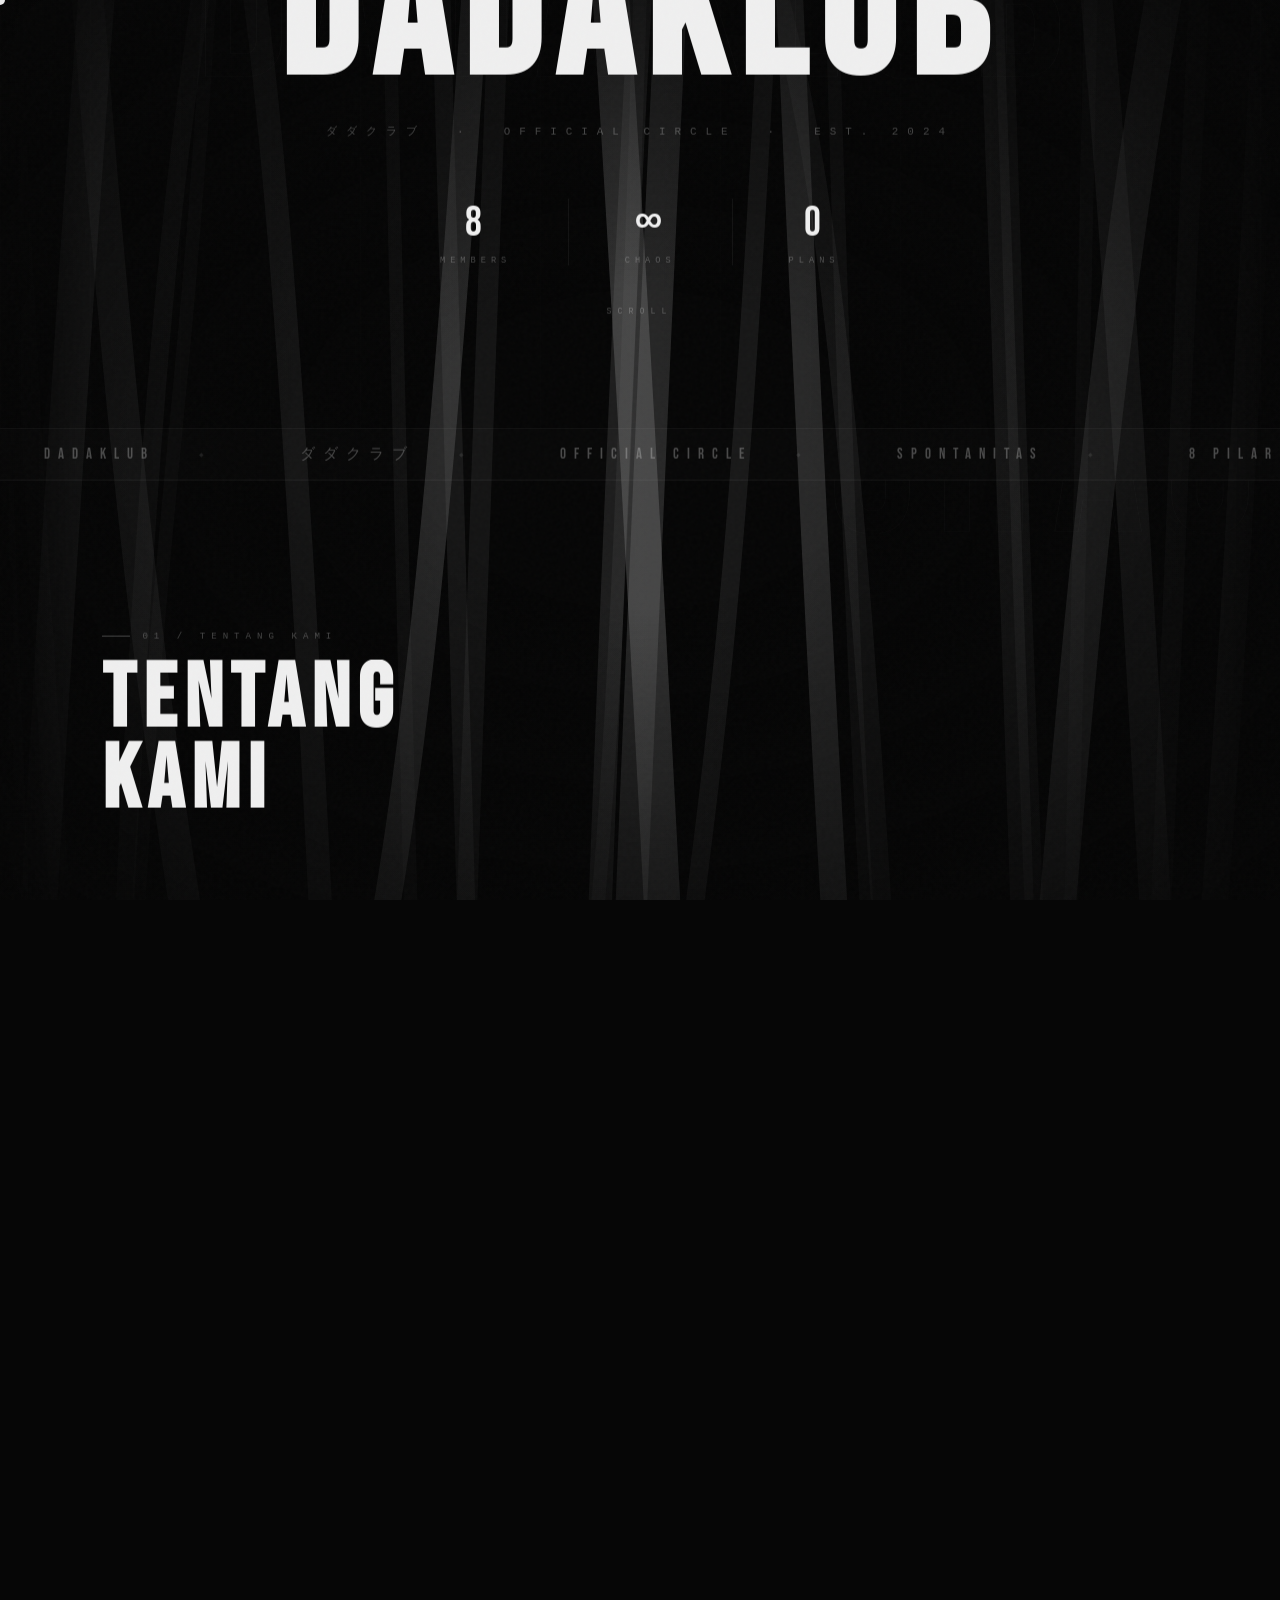
==== commit 25e3d3ce: "fourth commit" ====
--- a/index.html
+++ b/index.html
@@ -13,240 +13,183 @@
     <link rel="stylesheet" href="style.css" />
   </head>
   <body>
-    <div id="cursor-dot"></div>
-    <div id="cursor-ring"></div>
-    <div id="progress-bar"></div>
-    <canvas id="fluid-canvas"></canvas>
-    <canvas id="particle-canvas"></canvas>
+    <div id="cd"></div>
+    <div id="cr"></div>
+    <div id="prog"></div>
+    <canvas id="gc"></canvas>
+    <canvas id="ic"></canvas>
     <div class="noise"></div>
-    <div class="vignette"></div>
+    <div class="vig"></div>
 
-    <nav id="main-nav">
-      <div class="nav-backdrop"></div>
-      <div class="nav-logo">DADAKLUB.</div>
-      <ul class="nav-links">
-        <li><a href="#about">About</a></li>
-        <li><a href="#members">Members</a></li>
-      </ul>
-    </nav>
+    <div id="sw">
+      <div id="sc">
+        <nav id="mn">
+          <div class="ni"></div>
+          <div class="nl">DADAKLUB.</div>
+          <ul class="nlinks">
+            <li><a href="#about">Tentang</a></li>
+            <li><a href="#members">Anggota</a></li>
+            <li><a href="#manifesto">Manifesto</a></li>
+          </ul>
+        </nav>
 
-    <main>
-      <!-- HERO -->
-      <header class="hero">
-        <div class="hero-grid"></div>
+        <header class="hero">
+          <div class="hgrid"></div>
+          <div
+            class="pw"
+            id="pw0"
+            style="top: 38%; left: 50%; transform: translateX(-50%)"
+          >
+            DADAKLUB
+          </div>
 
-        <div class="hero-logo-wrap">
-          <img
-            src="[data-uri]"
-            alt="DADAKLUB Logo"
-            class="hero-logo"
-          />
-        </div>
+          <div class="emb">
+            <div class="ering"></div>
+            <div class="ering r2"></div>
+            <div class="ering r3"></div>
+            <img class="himg" src="Dadaklub.png" alt="DADAKLUB" />
+          </div>
 
-        <h1>DADAKLUB</h1>
-        <p class="hero-tagline">
-          ダダクラブ &nbsp;·&nbsp; Official Circle &nbsp;·&nbsp; Est. 2024
-        </p>
+          <h1 class="ht"><span class="hti">DADAKLUB</span></h1>
+          <p class="hsub">
+            ダダクラブ &nbsp;·&nbsp; Official Circle &nbsp;·&nbsp; Est. 2024
+          </p>
 
-        <div class="hero-data">
-          <div class="hero-data-item">
-            <span class="val">8</span>
-            <span class="label">Members</span>
+          <div class="hdata">
+            <div class="hdi">
+              <span class="dv">8</span><span class="dl">Members</span>
+            </div>
+            <div class="hdi">
+              <span class="dv">∞</span><span class="dl">Chaos</span>
+            </div>
+            <div class="hdi">
+              <span class="dv">0</span><span class="dl">Plans</span>
+            </div>
           </div>
-          <div class="hero-data-item">
-            <span class="val">∞</span>
-            <span class="label">Chaos</span>
+
+          <div class="scue">
+            <span>Scroll</span>
+            <div class="slw"><div class="sli"></div></div>
           </div>
-          <div class="hero-data-item">
-            <span class="val">0</span>
-            <span class="label">Plans</span>
+        </header>
+
+        <div class="ts">
+          <div class="tt">
+            <span class="tw">DADAKLUB</span><span class="tw">ダダクラブ</span>
+            <span class="tw">OFFICIAL CIRCLE</span
+            ><span class="tw">SPONTANITAS</span>
+            <span class="tw">8 PILAR DADAKAN</span>
+            <span class="tw">DADAKLUB</span><span class="tw">ダダクラブ</span>
+            <span class="tw">OFFICIAL CIRCLE</span
+            ><span class="tw">SPONTANITAS</span>
+            <span class="tw">8 PILAR DADAKAN</span>
           </div>
         </div>
 
-        <div class="scroll-indicator">
-          <span>Scroll</span>
-          <div class="scroll-line"></div>
-        </div>
-      </header>
-
-      <!-- TICKER -->
-      <div class="ticker-wrap">
-        <div class="ticker">
-          <span class="ticker-item">DADAKLUB</span>
-          <span class="ticker-item">ダダクラブ</span>
-          <span class="ticker-item">OFFICIAL CIRCLE</span>
-          <span class="ticker-item">SPONTANITAS</span>
-          <span class="ticker-item">8 PILAR DADAKAN</span>
-          <span class="ticker-item">DADAKLUB</span>
-          <span class="ticker-item">ダダクラブ</span>
-          <span class="ticker-item">OFFICIAL CIRCLE</span>
-          <span class="ticker-item">SPONTANITAS</span>
-          <span class="ticker-item">8 PILAR DADAKAN</span>
-        </div>
-      </div>
-
-      <!-- ABOUT -->
-      <section
-        id="about"
-        class="section"
-        style="overflow: hidden; position: relative"
-      >
-        <div
-          class="parallax-word"
-          id="pw1"
-          style="top: -10%; right: -5%; opacity: 0.8"
-        >
-          CHAOS
-        </div>
-        <span class="section-tag reveal">— 01 / TENTANG KAMI</span>
-        <h2 class="section-title reveal">TENTANG<br />KAMI</h2>
-
-        <div class="about-inner">
-          <div class="about-text reveal-left">
-            <p>
-              Lorem ipsum dolor sit amet consectetur adipisicing elit.
-              Voluptatibus minima consectetur provident officia sunt qui
-              pariatur? Necessitatibus atque voluptatem facilis.
-            </p>
-            <p>
-              Lorem ipsum dolor sit amet consectetur adipisicing elit. Quibusdam
-              reiciendis deleniti rerum quisquam nihil repudiandae aperiam quos
-              saepe voluptatum nulla! Culpa odio officiis fuga rerum quaerat
-              exercitationem eligendi, ducimus neque.
-            </p>
-          </div>
-
-          <div class="about-stats reveal-right">
-            <div class="stat-item">
-              <span class="stat-num">∞</span>
-              <span class="stat-label">Spontaneous Plans</span>
+        <section id="about" class="sec" style="overflow: hidden">
+          <div class="pw" id="pw1" style="top: -15%; right: -8%">CHAOS</div>
+          <span class="stag rv">01 / Tentang Kami</span>
+          <h2 class="stitle">
+            <span class="stitle-i">TENTANG<br />KAMI</span
+            ><span class="stitle-l"></span>
+          </h2>
+          <div class="agrid">
+            <div class="abody rvl">
+              <p>
+                Lorem Impsum <span class="hl">dolor</span> sit amet, consectetur
+                adipiscing elit. Sed do eiusmod tempor incididunt ut labore et
+                dolore magna aliqua. Ut enim ad minim veniam, quis nostrud
+                exercitation ullamco laboris nisi ut aliquip ex ea commodo
+                consequat. Duis aute irure dolor in reprehenderit in voluptate
+                velit esse cillum dolore eu fugiat nulla pariatur. Excepteur
+                sint occaecat cupidatat non proident, sunt in culpa qui officia
+                deserunt mollit anim id est laborum.
+              </p>
+              <p>
+                Lorem ipsum dolor sit <span class="hl">amet</span>, consectetur
+                adipiscing elit, sed do eiusmod tempor incididunt ut labore et
+                dolore magna aliqua. Ut enim ad minim veniam, quis nostrud
+                exercitation ullamco laboris nisi ut aliquip ex ea commodo
+                consequat. Duis aute irure dolor in reprehenderit in voluptate
+                velit esse cillum dolore eu fugiat nulla pariatur. Excepteur
+                sint occaecat cupidatat non proident, sunt in culpa qui officia
+                deserunt mollit anim id est laborum.
+              </p>
             </div>
-            <div class="stat-item">
-              <span class="stat-num">0</span>
-              <span class="stat-label">Rules to Follow</span>
-            </div>
-            <div class="stat-item">
-              <span class="stat-num">8</span>
-              <span class="stat-label">Pilar Dadakan</span>
+            <div class="slist rvr">
+              <div class="scard">
+                <span class="sn">∞</span
+                ><span class="sl">Spontaneous Plans</span>
+              </div>
+              <div class="scard">
+                <span class="sn">0</span><span class="sl">Rules to Follow</span>
+              </div>
+              <div class="scard">
+                <span class="sn">8</span><span class="sl">Pilar Dadakan</span>
+              </div>
             </div>
           </div>
-        </div>
-      </section>
+        </section>
 
-      <!-- TICKER 2 -->
-      <div class="ticker-wrap">
-        <div class="ticker ticker-reverse">
-          <span class="ticker-item">CHAOS IS ORDER</span>
-          <span class="ticker-item">NO PLANS</span>
-          <span class="ticker-item">JUST VIBES</span>
-          <span class="ticker-item">TOGETHER</span>
-          <span class="ticker-item">KUMPUL CEPAT</span>
-          <span class="ticker-item">CHAOS IS ORDER</span>
-          <span class="ticker-item">NO PLANS</span>
-          <span class="ticker-item">JUST VIBES</span>
-          <span class="ticker-item">TOGETHER</span>
-          <span class="ticker-item">KUMPUL CEPAT</span>
-        </div>
-      </div>
-
-      <!-- MEMBERS -->
-      <section
-        id="members"
-        class="section"
-        style="overflow: hidden; position: relative"
-      >
-        <div
-          class="parallax-word"
-          id="pw2"
-          style="bottom: -5%; left: -5%; opacity: 0.8"
-        >
-          PILAR
-        </div>
-        <span class="section-tag reveal">— 02 / ANGGOTA</span>
-        <h2 class="section-title reveal">8 PILAR<br />DADAKAN</h2>
-
-        <div class="members-grid">
-          <div class="member-card">
-            <div class="member-img-wrap">
-              <div class="member-placeholder">A1</div>
-            </div>
-            <div class="member-info">
-              <span class="member-name">Anggota Satu</span>
-              <span class="member-role">Lorem Ipsum</span>
-            </div>
-          </div>
-          <div class="member-card">
-            <div class="member-img-wrap">
-              <div class="member-placeholder">A2</div>
-            </div>
-            <div class="member-info">
-              <span class="member-name">Anggota Dua</span>
-              <span class="member-role">Lorem Ipsum</span>
-            </div>
-          </div>
-          <div class="member-card">
-            <div class="member-img-wrap">
-              <div class="member-placeholder">A3</div>
-            </div>
-            <div class="member-info">
-              <span class="member-name">Anggota Tiga</span>
-              <span class="member-role">Lorem Ipsum</span>
-            </div>
-          </div>
-          <div class="member-card">
-            <div class="member-img-wrap">
-              <div class="member-placeholder">A4</div>
-            </div>
-            <div class="member-info">
-              <span class="member-name">Anggota Empat</span>
-              <span class="member-role">Lorem Ipsum</span>
-            </div>
-          </div>
-          <div class="member-card">
-            <div class="member-img-wrap">
-              <div class="member-placeholder">A5</div>
-            </div>
-            <div class="member-info">
-              <span class="member-name">Anggota Lima</span>
-              <span class="member-role">Lorem Ipsum</span>
-            </div>
-          </div>
-          <div class="member-card">
-            <div class="member-img-wrap">
-              <div class="member-placeholder">A6</div>
-            </div>
-            <div class="member-info">
-              <span class="member-name">Anggota Enam</span>
-              <span class="member-role">Lorem Ipsum</span>
-            </div>
-          </div>
-          <div class="member-card">
-            <div class="member-img-wrap">
-              <div class="member-placeholder">A7</div>
-            </div>
-            <div class="member-info">
-              <span class="member-name">Anggota Tujuh</span>
-              <span class="member-role">Lorem Ipsum</span>
-            </div>
-          </div>
-          <div class="member-card">
-            <div class="member-img-wrap">
-              <div class="member-placeholder">A8</div>
-            </div>
-            <div class="member-info">
-              <span class="member-name">Anggota Delapan</span>
-              <span class="member-role">Lorem Ipsum</span>
-            </div>
+        <div class="ts">
+          <div class="tt rv">
+            <span class="tw">CHAOS IS ORDER</span
+            ><span class="tw">NO PLANS</span> <span class="tw">JUST VIBES</span
+            ><span class="tw">TOGETHER</span>
+            <span class="tw">KUMPUL CEPAT</span>
+            <span class="tw">CHAOS IS ORDER</span
+            ><span class="tw">NO PLANS</span> <span class="tw">JUST VIBES</span
+            ><span class="tw">TOGETHER</span>
+            <span class="tw">KUMPUL CEPAT</span>
           </div>
         </div>
-      </section>
-    </main>
 
-    <footer>
-      <div class="footer-logo">DADAKLUB.</div>
-      <p class="footer-copy">&copy; 2024 DADAKLUB — All Rights Reserved</p>
-      <p class="footer-copy">ダダクラブ</p>
-    </footer>
+        <div class="bm">
+          <div class="bmt">
+            <span class="bmw">DADAKLUB</span
+            ><span class="bmw">SPONTANITAS</span>
+            <span class="bmw">DADAKLUB</span
+            ><span class="bmw">SPONTANITAS</span>
+            <span class="bmw">DADAKLUB</span
+            ><span class="bmw">SPONTANITAS</span>
+          </div>
+        </div>
+
+        <section
+          id="members"
+          class="sec"
+          style="overflow: hidden; padding-top: 0"
+        >
+          <div class="pw" id="pw2" style="bottom: -8%; left: -6%">PILAR</div>
+          <span class="stag rv">02 / Anggota</span>
+          <h2 class="stitle">
+            <span class="stitle-i">8 PILAR<br />DADAKAN</span
+            ><span class="stitle-l"></span>
+          </h2>
+          <div class="mgrid" id="mg"></div>
+        </section>
+
+        <section id="manifesto" class="manifesto">
+          <span class="mlabel">Manifesto</span>
+          <div class="mlines">
+            <span class="mline"><span class="mli">KAMI BERGERAK</span></span>
+            <span class="mline"><span class="mli">TANPA RENCANA</span></span>
+            <span class="mline"><span class="mli">PENUH NYALI</span></span>
+            <span class="mline"><span class="mli">DADAKLUB.</span></span>
+          </div>
+        </section>
+
+        <footer>
+          <div class="flogo">DADAKLUB.</div>
+          <div class="fc">
+            <div>ダダクラブ</div>
+            <div>Official Circle</div>
+            <div>&copy; 2024 — All Rights Reserved</div>
+          </div>
+          <div class="fr">Est. 2024</div>
+        </footer>
+      </div>
+    </div>
     <script src="script.js"></script>
   </body>
 </html>
--- a/style.css
+++ b/style.css
@@ -6,242 +6,226 @@
   box-sizing: border-box;
 }
 html {
-  scroll-behavior: auto;
-}
-
+  overflow-x: hidden;
+}
 :root {
-  --white: #f0f0f0;
-  --black: #060606;
-  --mid: #111111;
-  --muted: rgba(240, 240, 240, 0.35);
-  --border: rgba(240, 240, 240, 0.08);
-  --font-display: "Bebas Neue", sans-serif;
-  --font-body: "Rajdhani", sans-serif;
-}
-
+  --w: #efefef;
+  --b: #060606;
+  --mid: #0e0e0e;
+  --muted: rgba(239, 239, 239, 0.28);
+  --border: rgba(239, 239, 239, 0.06);
+  --fd: "Bebas Neue", sans-serif;
+  --fb: "DM Sans", sans-serif;
+  --fm: "Space Mono", monospace;
+}
 body {
-  background: var(--black);
-  color: var(--white);
-  font-family: var(--font-body);
+  background: var(--b);
+  color: var(--w);
+  font-family: var(--fb);
   overflow-x: hidden;
   cursor: none;
 }
 
-/* ─── CUSTOM CURSOR ─── */
-#cursor-dot {
-  width: 8px;
-  height: 8px;
-  background: var(--white);
-  border-radius: 50%;
-  position: fixed;
-  z-index: 9999;
-  pointer-events: none;
-  transform: translate(-50%, -50%);
-  transition:
-    width 0.3s ease,
-    height 0.3s ease,
-    opacity 0.3s ease,
-    background 0.3s ease;
-  mix-blend-mode: difference;
-  will-change: left, top;
-}
-#cursor-ring {
-  width: 36px;
-  height: 36px;
-  border: 1px solid rgba(240, 240, 240, 0.5);
-  border-radius: 50%;
-  position: fixed;
-  z-index: 9998;
-  pointer-events: none;
-  transform: translate(-50%, -50%);
-  transition:
-    width 0.4s cubic-bezier(0.22, 1, 0.36, 1),
-    height 0.4s cubic-bezier(0.22, 1, 0.36, 1),
-    border-color 0.3s ease;
-  mix-blend-mode: difference;
-  will-change: left, top;
-}
-#cursor-dot.hovering {
-  width: 4px;
-  height: 4px;
-  opacity: 0.4;
-}
-#cursor-ring.hovering {
-  width: 60px;
-  height: 60px;
-  border-color: rgba(240, 240, 240, 0.8);
-}
-
-/* ─── PROGRESS BAR ─── */
-#progress-bar {
-  position: fixed;
-  top: 0;
-  left: 0;
-  height: 1px;
-  width: 0%;
-  background: linear-gradient(
-    90deg,
-    transparent,
-    rgba(240, 240, 240, 0.9),
-    transparent
-  );
-  z-index: 9997;
-  transition: width 0.08s linear;
-}
-
-/* ─── FLUID CANVAS ─── */
-#fluid-canvas {
+/* SMOOTH WRAPPER */
+#sw {
   position: fixed;
   top: 0;
   left: 0;
   width: 100%;
   height: 100%;
-  z-index: -3;
-  opacity: 0.55;
-}
-
-/* ─── PARTICLE CANVAS ─── */
-#particle-canvas {
+  overflow: hidden;
+  z-index: 1;
+}
+#sc {
+  will-change: transform;
+}
+
+/* CURSOR */
+#cd {
+  position: fixed;
+  width: 10px;
+  height: 10px;
+  background: var(--w);
+  border-radius: 50%;
+  pointer-events: none;
+  z-index: 9999;
+  mix-blend-mode: difference;
+  transform: translate(-50%, -50%);
+  transition:
+    transform 0.2s cubic-bezier(0.23, 1, 0.32, 1),
+    width 0.4s,
+    height 0.4s;
+}
+#cr {
+  position: fixed;
+  width: 40px;
+  height: 40px;
+  border: 1px solid rgba(239, 239, 239, 0.35);
+  border-radius: 50%;
+  pointer-events: none;
+  z-index: 9998;
+  mix-blend-mode: difference;
+  transform: translate(-50%, -50%);
+  transition:
+    width 0.5s cubic-bezier(0.23, 1, 0.32, 1),
+    height 0.5s cubic-bezier(0.23, 1, 0.32, 1),
+    border-color 0.4s;
+}
+#cd.ex {
+  width: 6px;
+  height: 6px;
+  opacity: 0.5;
+}
+#cr.ex {
+  width: 70px;
+  height: 70px;
+  border-color: rgba(239, 239, 239, 0.65);
+}
+
+/* PROGRESS */
+#prog {
+  position: fixed;
+  top: 0;
+  left: 0;
+  height: 1px;
+  width: 0;
+  z-index: 9997;
+  pointer-events: none;
+  background: linear-gradient(
+    90deg,
+    transparent,
+    rgba(239, 239, 239, 0.9),
+    transparent
+  );
+}
+
+/* CANVASES */
+#gc,
+#ic {
   position: fixed;
   top: 0;
   left: 0;
   width: 100%;
   height: 100%;
-  z-index: -2;
-  opacity: 0.6;
-}
-
-/* ─── NOISE ─── */
+  pointer-events: none;
+}
+#gc {
+  z-index: 0;
+  opacity: 0.55;
+}
+#ic {
+  z-index: 0;
+  opacity: 0.5;
+}
+
+/* NOISE */
 .noise {
   position: fixed;
-  top: 0;
-  left: 0;
-  width: 300%;
-  height: 300%;
-  z-index: -1;
-  background-image: url("data:image/svg+xml,%3Csvg viewBox='0 0 512 512' xmlns='http://www.w3.org/2000/svg'%3E%3Cfilter id='n'%3E%3CfeTurbulence type='fractalNoise' baseFrequency='0.9' numOctaves='4' stitchTiles='stitch'/%3E%3C/filter%3E%3Crect width='100%25' height='100%25' filter='url(%23n)'/%3E%3C/svg%3E");
-  opacity: 0.028;
+  inset: 0;
+  z-index: 9100;
   pointer-events: none;
-  animation: noiseShift 8s steps(1) infinite;
-}
-@keyframes noiseShift {
+  opacity: 0.022;
+  background: url("data:image/svg+xml,%3Csvg viewBox='0 0 256 256' xmlns='http://www.w3.org/2000/svg'%3E%3Cfilter id='n'%3E%3CfeTurbulence type='fractalNoise' baseFrequency='0.85' numOctaves='4' stitchTiles='stitch'/%3E%3C/filter%3E%3Crect width='100%25' height='100%25' filter='url(%23n)'/%3E%3C/svg%3E");
+  animation: nm 0.35s steps(1) infinite;
+}
+@keyframes nm {
   0% {
     transform: translate(0, 0);
   }
-  10% {
-    transform: translate(-5%, -5%);
-  }
-  20% {
-    transform: translate(-10%, 5%);
-  }
-  30% {
-    transform: translate(5%, -10%);
-  }
-  40% {
-    transform: translate(-5%, 15%);
+  25% {
+    transform: translate(-3%, -3%);
   }
   50% {
-    transform: translate(-10%, 5%);
-  }
-  60% {
-    transform: translate(15%, 0);
-  }
-  70% {
-    transform: translate(0, 10%);
-  }
-  80% {
-    transform: translate(-15%, 0);
-  }
-  90% {
-    transform: translate(10%, 5%);
-  }
-  100% {
-    transform: translate(5%, 0);
-  }
-}
-
-/* ─── VIGNETTE ─── */
-.vignette {
+    transform: translate(-6%, 3%);
+  }
+  75% {
+    transform: translate(3%, -6%);
+  }
+}
+
+/* VIGNETTE */
+.vig {
   position: fixed;
-  top: 0;
-  left: 0;
-  width: 100%;
-  height: 100%;
-  z-index: -1;
+  inset: 0;
   background: radial-gradient(
     ellipse at center,
-    transparent 20%,
-    rgba(6, 6, 6, 0.9) 100%
+    transparent 25%,
+    rgba(6, 6, 6, 0.92) 100%
   );
+  z-index: 1;
   pointer-events: none;
 }
 
-/* ─── NAV ─── */
+/* NAV */
 nav {
   position: fixed;
   top: 0;
   width: 100%;
-  padding: 28px 6%;
+  padding: 30px 6%;
   display: flex;
   justify-content: space-between;
   align-items: center;
-  z-index: 200;
-  mix-blend-mode: normal;
-}
-.nav-backdrop {
+  z-index: 500;
+}
+.ni {
   position: absolute;
   inset: 0;
-  background: linear-gradient(
-    to bottom,
-    rgba(6, 6, 6, 0.7) 0%,
-    transparent 100%
-  );
-  backdrop-filter: blur(0px);
-  transition: backdrop-filter 0.5s;
-  pointer-events: none;
-}
-nav.scrolled .nav-backdrop {
-  backdrop-filter: blur(12px);
-}
-.nav-logo {
-  font-family: var(--font-display);
+  transition:
+    backdrop-filter 0.6s,
+    background 0.6s;
+}
+nav.sc .ni {
+  backdrop-filter: blur(20px);
+  background: rgba(6, 6, 6, 0.55);
+}
+.nl {
+  font-family: var(--fd);
   font-size: 1.3rem;
-  letter-spacing: 5px;
-  color: var(--white);
+  letter-spacing: 6px;
   position: relative;
   z-index: 1;
   opacity: 0;
-  animation: slideDown 1s 0.2s cubic-bezier(0.22, 1, 0.36, 1) forwards;
-}
-.nav-links {
+  animation: nIn 1.2s 0.3s cubic-bezier(0.23, 1, 0.32, 1) forwards;
+}
+.nlinks {
   list-style: none;
   display: flex;
-  gap: 40px;
+  gap: 44px;
   position: relative;
   z-index: 1;
 }
-.nav-links a {
+.nlinks a {
   text-decoration: none;
   color: var(--muted);
-  font-size: 0.72rem;
-  font-weight: 600;
+  font-family: var(--fm);
+  font-size: 0.6rem;
   letter-spacing: 4px;
   text-transform: uppercase;
-  transition:
-    color 0.4s,
-    letter-spacing 0.4s;
-  opacity: 0;
-  animation: slideDown 1s 0.4s cubic-bezier(0.22, 1, 0.36, 1) forwards;
-}
-.nav-links a:hover {
-  color: var(--white);
-  letter-spacing: 6px;
-}
-
-@keyframes slideDown {
+  position: relative;
+  transition: color 0.4s;
+  opacity: 0;
+  animation: nIn 1.2s 0.5s cubic-bezier(0.23, 1, 0.32, 1) forwards;
+}
+.nlinks a::after {
+  content: "";
+  position: absolute;
+  bottom: -3px;
+  left: 0;
+  width: 0;
+  height: 1px;
+  background: var(--w);
+  transition: width 0.5s cubic-bezier(0.23, 1, 0.32, 1);
+}
+.nlinks a:hover {
+  color: var(--w);
+}
+.nlinks a:hover::after {
+  width: 100%;
+}
+@keyframes nIn {
   from {
     opacity: 0;
-    transform: translateY(-16px);
+    transform: translateY(-20px);
   }
   to {
     opacity: 1;
@@ -249,20 +233,17 @@
   }
 }
 
-/* ─── HERO ─── */
+/* HERO */
 .hero {
-  height: 100vh;
+  min-height: 100vh;
   display: flex;
   flex-direction: column;
   justify-content: center;
   align-items: center;
   text-align: center;
-  padding: 20px;
-  position: relative;
-  overflow: hidden;
-}
-
-/* Horizontal scan line */
+  padding: 120px 5% 80px;
+  position: relative;
+}
 .hero::before {
   content: "";
   position: absolute;
@@ -271,13 +252,13 @@
   height: 1px;
   background: linear-gradient(
     90deg,
-    transparent 0%,
-    rgba(240, 240, 240, 0.5) 50%,
-    transparent 100%
+    transparent,
+    rgba(239, 239, 239, 0.6),
+    transparent
   );
-  animation: scan 2.5s 0.8s ease-out forwards;
   top: -2px;
   opacity: 0;
+  animation: scan 3s 0.4s ease-out forwards;
 }
 @keyframes scan {
   0% {
@@ -289,93 +270,100 @@
     opacity: 0;
   }
 }
-
-/* Subtle grid */
-.hero-grid {
+.hgrid {
   position: absolute;
   inset: 0;
   pointer-events: none;
   background-image:
-    linear-gradient(rgba(240, 240, 240, 0.015) 1px, transparent 1px),
-    linear-gradient(90deg, rgba(240, 240, 240, 0.015) 1px, transparent 1px);
-  background-size: 80px 80px;
-  opacity: 0;
-  animation: fadeIn 2s 1.5s forwards;
-}
-@keyframes fadeIn {
+    linear-gradient(rgba(239, 239, 239, 0.01) 1px, transparent 1px),
+    linear-gradient(90deg, rgba(239, 239, 239, 0.01) 1px, transparent 1px);
+  background-size: 90px 90px;
+  opacity: 0;
+  animation: fIn 2.5s 2s forwards;
+}
+@keyframes fIn {
   to {
     opacity: 1;
   }
 }
 
-/* Logo wrap */
-.hero-logo-wrap {
+/* Emblem */
+.emb {
   position: relative;
   width: 160px;
   height: 160px;
-  margin-bottom: 36px;
-  opacity: 0;
-  animation: zoomReveal 1.4s 0.7s cubic-bezier(0.22, 1, 0.36, 1) forwards;
-}
-.hero-logo-wrap::before {
-  content: "";
-  position: absolute;
+  margin-bottom: 44px;
+  opacity: 0;
+  animation: embIn 1.6s 0.6s cubic-bezier(0.23, 1, 0.32, 1) forwards;
+}
+.ering {
+  position: absolute;
+  inset: 0;
+  border-radius: 50%;
+  border: 1px solid rgba(239, 239, 239, 0.1);
+  animation: rs 18s linear infinite;
+}
+.ering.r2 {
   inset: -18px;
-  border: 1px solid rgba(240, 240, 240, 0.15);
-  border-radius: 50%;
-  animation: spinSlow 16s linear infinite;
-}
-.hero-logo-wrap::after {
-  content: "";
-  position: absolute;
-  inset: -36px;
-  border: 1px solid rgba(240, 240, 240, 0.05);
-  border-top-color: rgba(240, 240, 240, 0.2);
-  border-radius: 50%;
-  animation: spinSlow 28s linear infinite reverse;
-}
-@keyframes spinSlow {
+  border-color: rgba(239, 239, 239, 0.04);
+  border-top-color: rgba(239, 239, 239, 0.22);
+  animation-duration: 30s;
+  animation-direction: reverse;
+}
+.ering.r3 {
+  inset: -38px;
+  border-color: rgba(239, 239, 239, 0.02);
+  border-right-color: rgba(239, 239, 239, 0.1);
+  animation-duration: 48s;
+}
+@keyframes rs {
   to {
     transform: rotate(360deg);
   }
 }
-@keyframes zoomReveal {
+@keyframes embIn {
   from {
     opacity: 0;
-    transform: scale(0.75) rotate(-5deg);
+    transform: scale(0.7) rotate(-12deg);
   }
   to {
     opacity: 1;
-    transform: scale(1) rotate(0deg);
-  }
-}
-.hero-logo {
+    transform: scale(1) rotate(0);
+  }
+}
+.himg {
   width: 160px;
   height: 160px;
+  border-radius: 50%;
   object-fit: contain;
-  border-radius: 50%;
+  background: rgba(0, 0, 0, 0.7);
   border: 1px solid var(--border);
-  background: rgba(0, 0, 0, 0.6);
-  backdrop-filter: blur(8px);
-  padding: 12px;
-  display: block;
-}
-
-/* Main title */
-.hero h1 {
-  font-family: var(--font-display);
-  font-size: clamp(4.5rem, 13vw, 10rem);
-  letter-spacing: 12px;
-  line-height: 0.9;
-  color: var(--white);
-  opacity: 0;
-  position: relative;
-  clip-path: inset(0 100% 0 0);
-  animation: textReveal 1.4s 1s cubic-bezier(0.22, 1, 0.36, 1) forwards;
-  mix-blend-mode: normal;
-}
-.hero h1::before,
-.hero h1::after {
+  padding: 14px;
+  display: block;
+  backdrop-filter: blur(10px);
+}
+
+/* Title */
+.ht {
+  font-family: var(--fd);
+  font-size: clamp(5rem, 15vw, 12rem);
+  letter-spacing: 14px;
+  line-height: 0.88;
+  position: relative;
+  overflow: hidden;
+}
+.hti {
+  display: block;
+  transform: translateY(110%);
+  animation: tRise 1.4s 1s cubic-bezier(0.23, 1, 0.32, 1) forwards;
+}
+@keyframes tRise {
+  to {
+    transform: translateY(0);
+  }
+}
+.ht::before,
+.ht::after {
   content: "DADAKLUB";
   position: absolute;
   top: 0;
@@ -383,145 +371,104 @@
   right: 0;
   opacity: 0;
 }
-.hero h1::before {
-  color: rgba(200, 200, 255, 0.4);
-  clip-path: inset(35% 0 55% 0);
-  animation: glitch1 10s 2.5s infinite;
-}
-.hero h1::after {
-  color: rgba(255, 200, 200, 0.3);
-  clip-path: inset(65% 0 25% 0);
-  animation: glitch2 10s 2.7s infinite;
-}
-@keyframes textReveal {
-  to {
-    opacity: 1;
-    clip-path: inset(0 0% 0 0);
-  }
-}
-@keyframes glitch1 {
+.ht::before {
+  color: rgba(170, 210, 255, 0.28);
+  clip-path: inset(30% 0 58% 0);
+  animation: glA 14s 3s infinite;
+}
+.ht::after {
+  color: rgba(255, 170, 190, 0.22);
+  clip-path: inset(65% 0 22% 0);
+  animation: glB 14s 3.3s infinite;
+}
+@keyframes glA {
   0%,
-  92%,
+  94%,
   100% {
     opacity: 0;
     transform: translateX(0);
   }
-  93% {
+  95% {
     opacity: 1;
-    transform: translateX(-5px) skewX(-3deg);
-  }
-  95% {
+    transform: translateX(-7px) skewX(-5deg);
+  }
+  97% {
     opacity: 0;
   }
-  96% {
+  98% {
     opacity: 1;
-    transform: translateX(4px);
-  }
-  98% {
+    transform: translateX(5px);
+  }
+  99% {
     opacity: 0;
   }
 }
-@keyframes glitch2 {
+@keyframes glB {
   0%,
-  92%,
+  94%,
   100% {
     opacity: 0;
     transform: translateX(0);
   }
-  93% {
+  95% {
     opacity: 1;
-    transform: translateX(5px) skewX(2deg);
-  }
-  95% {
+    transform: translateX(7px) skewX(4deg);
+  }
+  97% {
     opacity: 0;
   }
-  96% {
+  98% {
     opacity: 1;
-    transform: translateX(-3px);
-  }
-  98% {
+    transform: translateX(-5px);
+  }
+  99% {
     opacity: 0;
   }
 }
 
-.hero-tagline {
-  font-size: 0.78rem;
-  letter-spacing: 8px;
+.hsub {
+  font-family: var(--fm);
+  font-size: 0.68rem;
+  letter-spacing: 9px;
+  color: var(--muted);
   text-transform: uppercase;
-  color: var(--muted);
-  margin-top: 18px;
-  opacity: 0;
-  animation: fadeUp 1s 1.8s forwards;
-}
-
-.hero-data {
-  display: flex;
-  gap: 48px;
-  margin-top: 56px;
-  opacity: 0;
-  animation: fadeUp 1s 2.2s forwards;
-}
-.hero-data-item {
+  margin-top: 22px;
+  opacity: 0;
+  animation: fUp 1s 2.1s forwards;
+}
+.hdata {
+  display: flex;
+  gap: 56px;
+  margin-top: 60px;
+  opacity: 0;
+  animation: fUp 1s 2.5s forwards;
+}
+.hdi {
   text-align: center;
 }
-.hero-data-item .val {
-  font-family: var(--font-display);
-  font-size: 2rem;
-  letter-spacing: 3px;
-  display: block;
-}
-.hero-data-item .label {
-  font-size: 0.6rem;
+.dv {
+  display: block;
+  font-family: var(--fd);
+  font-size: 2.6rem;
   letter-spacing: 4px;
-  text-transform: uppercase;
-  color: var(--muted);
-  margin-top: 6px;
-  display: block;
-}
-.hero-data-item:not(:last-child) {
-  padding-right: 48px;
-  border-right: 1px solid var(--border);
-}
-
-/* Scroll indicator */
-.scroll-indicator {
-  position: absolute;
-  bottom: 44px;
-  display: flex;
-  flex-direction: column;
-  align-items: center;
-  gap: 10px;
-  opacity: 0;
-  animation: fadeUp 1s 2.6s forwards;
-}
-.scroll-indicator span {
-  font-size: 0.58rem;
+}
+.dl {
+  display: block;
+  font-family: var(--fm);
+  font-size: 0.54rem;
   letter-spacing: 5px;
   text-transform: uppercase;
   color: var(--muted);
-}
-.scroll-line {
-  width: 1px;
-  height: 56px;
-  background: linear-gradient(to bottom, rgba(240, 240, 240, 0.5), transparent);
-  animation: scrollPulse 2.4s ease-in-out infinite;
-}
-@keyframes scrollPulse {
-  0%,
-  100% {
-    transform: scaleY(1) translateY(0);
-    opacity: 1;
-  }
-  50% {
-    transform: scaleY(0.4) translateY(8px);
-    opacity: 0.3;
-  }
-}
-
-@keyframes fadeUp {
+  margin-top: 8px;
+}
+.hdi:not(:last-child) {
+  padding-right: 56px;
+  border-right: 1px solid var(--border);
+}
+@keyframes fUp {
   from {
     opacity: 0;
-    transform: translateY(20px);
+    transform: translateY(24px);
   }
   to {
     opacity: 1;
@@ -529,52 +476,78 @@
   }
 }
 
-/* ─── LIQUID SECTION DIVIDER ─── */
-.liquid-divider {
-  width: 100%;
-  height: 120px;
-  position: relative;
+.scue {
+  position: absolute;
+  bottom: 44px;
+  display: flex;
+  flex-direction: column;
+  align-items: center;
+  gap: 12px;
+  opacity: 0;
+  animation: fUp 1s 3.1s forwards;
+}
+.scue span {
+  font-family: var(--fm);
+  font-size: 0.52rem;
+  letter-spacing: 6px;
+  text-transform: uppercase;
+  color: var(--muted);
+}
+.slw {
+  width: 1px;
+  height: 56px;
   overflow: hidden;
-  pointer-events: none;
-}
-.liquid-divider svg {
-  width: 100%;
-  height: 100%;
-}
-
-/* ─── TICKER ─── */
-.ticker-wrap {
+}
+.sli {
+  width: 1px;
+  height: 200%;
+  background: linear-gradient(to bottom, rgba(239, 239, 239, 0.7), transparent);
+  animation: sdrop 2s ease-in-out infinite;
+}
+@keyframes sdrop {
+  0% {
+    transform: translateY(-100%);
+  }
+  100% {
+    transform: translateY(100%);
+  }
+}
+
+/* TICKER */
+.ts {
   overflow: hidden;
   border-top: 1px solid var(--border);
   border-bottom: 1px solid var(--border);
-  padding: 18px 0;
-  background: rgba(240, 240, 240, 0.02);
-  position: relative;
-}
-.ticker {
+  padding: 15px 0;
+  background: rgba(239, 239, 239, 0.012);
+  position: relative;
+  z-index: 2;
+}
+.tt {
   display: flex;
   white-space: nowrap;
-  animation: ticker 22s linear infinite;
-}
-.ticker-reverse {
+  animation: tsc 28s linear infinite;
+}
+.tt.rv {
   animation-direction: reverse;
-}
-.ticker-item {
+  animation-duration: 22s;
+}
+.tw {
   padding: 0 44px;
-  font-family: var(--font-display);
-  font-size: 1rem;
-  letter-spacing: 7px;
+  font-family: var(--fd);
+  font-size: 0.95rem;
+  letter-spacing: 8px;
   color: var(--muted);
   display: flex;
   align-items: center;
   gap: 44px;
 }
-.ticker-item::after {
+.tw::after {
   content: "◆";
-  font-size: 0.45rem;
-  color: rgba(240, 240, 240, 0.15);
-}
-@keyframes ticker {
+  font-size: 0.38rem;
+  color: rgba(239, 239, 239, 0.1);
+}
+@keyframes tsc {
   from {
     transform: translateX(0);
   }
@@ -583,398 +556,436 @@
   }
 }
 
-/* ─── SECTIONS ─── */
-.section {
-  padding: 130px 8%;
-  position: relative;
-}
-.section-tag {
-  font-size: 0.62rem;
+/* SECTIONS */
+.sec {
+  padding: 150px 8%;
+  position: relative;
+  z-index: 2;
+}
+.stag {
+  font-family: var(--fm);
+  font-size: 0.57rem;
   letter-spacing: 6px;
   text-transform: uppercase;
   color: var(--muted);
-  margin-bottom: 14px;
-  display: block;
-}
-.section-title {
-  font-family: var(--font-display);
-  font-size: clamp(2.8rem, 6.5vw, 5.5rem);
-  letter-spacing: 7px;
-  line-height: 0.95;
-  margin-bottom: 64px;
-  position: relative;
+  display: flex;
+  align-items: center;
+  gap: 12px;
+  margin-bottom: 18px;
+}
+.stag::before {
+  content: "";
+  width: 28px;
+  height: 1px;
+  background: var(--muted);
+}
+
+.stitle {
+  font-family: var(--fd);
+  font-size: clamp(3.5rem, 7vw, 7rem);
+  letter-spacing: 8px;
+  line-height: 0.9;
+  margin-bottom: 80px;
+  position: relative;
+  overflow: hidden;
   display: inline-block;
 }
-.section-title::after {
-  content: "";
-  position: absolute;
-  bottom: -10px;
+.stitle-i {
+  display: block;
+  transform: translateY(110%);
+  transition: transform 1.3s cubic-bezier(0.23, 1, 0.32, 1);
+}
+.stitle.iv .stitle-i {
+  transform: translateY(0);
+}
+.stitle-l {
+  position: absolute;
+  bottom: -12px;
   left: 0;
   height: 1px;
-  background: var(--white);
+  background: var(--w);
   width: 0;
-  transition: width 1.2s cubic-bezier(0.22, 1, 0.36, 1);
-}
-.section-title.in-view::after {
+  transition: width 1.5s 0.25s cubic-bezier(0.23, 1, 0.32, 1);
+}
+.stitle.iv .stitle-l {
   width: 100%;
 }
 
-/* ─── ABOUT ─── */
-.about-inner {
+/* ABOUT */
+.agrid {
   display: grid;
-  grid-template-columns: 1fr 1fr;
-  gap: 80px;
-  align-items: center;
-}
-.about-text {
-  font-size: 1.05rem;
-  line-height: 2;
-  color: rgba(240, 240, 240, 0.7);
-  font-weight: 400;
-}
-.about-text p + p {
-  margin-top: 22px;
-}
-
-.about-stats {
+  grid-template-columns: 1.2fr 1fr;
+  gap: 100px;
+  align-items: start;
+}
+.abody {
+  font-size: 1.02rem;
+  line-height: 1.95;
+  color: rgba(239, 239, 239, 0.62);
+  font-weight: 300;
+}
+.abody p + p {
+  margin-top: 24px;
+}
+.hl {
+  color: var(--w);
+  font-weight: 500;
+}
+.slist {
   display: flex;
   flex-direction: column;
-  gap: 20px;
-}
-.stat-item {
-  padding: 22px 28px;
+  gap: 2px;
+}
+.scard {
   border: 1px solid var(--border);
+  padding: 28px 32px;
   position: relative;
   overflow: hidden;
   transition:
-    border-color 0.4s,
-    background 0.4s;
-}
-.stat-item:hover {
-  border-color: rgba(240, 240, 240, 0.2);
-  background: rgba(240, 240, 240, 0.03);
-}
-.stat-item::before {
+    border-color 0.5s,
+    background 0.5s;
+}
+.scard:hover {
+  border-color: rgba(239, 239, 239, 0.14);
+  background: rgba(239, 239, 239, 0.025);
+}
+.scard::before {
   content: "";
   position: absolute;
   left: 0;
   top: 0;
   bottom: 0;
   width: 2px;
-  background: var(--white);
+  background: var(--w);
   transform: scaleY(0);
-  transform-origin: top;
-  transition: transform 0.8s cubic-bezier(0.22, 1, 0.36, 1);
-}
-.stat-item.in-view::before {
+  transform-origin: bottom;
+  transition: transform 1s cubic-bezier(0.23, 1, 0.32, 1);
+}
+.scard.iv::before {
   transform: scaleY(1);
 }
-/* Liquid fill on hover */
-.stat-item::after {
+.scard::after {
   content: "";
   position: absolute;
   bottom: -100%;
   left: 0;
   right: 0;
   height: 100%;
-  background: rgba(240, 240, 240, 0.04);
-  transition: bottom 0.6s cubic-bezier(0.22, 1, 0.36, 1);
-}
-.stat-item:hover::after {
+  background: rgba(239, 239, 239, 0.025);
+  transition: bottom 0.7s cubic-bezier(0.23, 1, 0.32, 1);
+}
+.scard:hover::after {
   bottom: 0;
 }
-.stat-num {
-  font-family: var(--font-display);
-  font-size: 3.2rem;
-  letter-spacing: 3px;
+.sn {
+  font-family: var(--fd);
+  font-size: 4rem;
+  letter-spacing: 4px;
   display: block;
   position: relative;
   z-index: 1;
 }
-.stat-label {
-  font-size: 0.68rem;
+.sl {
+  font-family: var(--fm);
+  font-size: 0.58rem;
   letter-spacing: 5px;
   text-transform: uppercase;
   color: var(--muted);
+  display: block;
   margin-top: 4px;
-  display: block;
   position: relative;
   z-index: 1;
 }
 
-/* ─── MEMBERS ─── */
+/* BIG MARQUEE */
+.bm {
+  overflow: hidden;
+  padding: 70px 0;
+  position: relative;
+  z-index: 2;
+}
+.bmt {
+  display: flex;
+  white-space: nowrap;
+  animation: bmsc 38s linear infinite;
+}
+.bmw {
+  font-family: var(--fd);
+  font-size: clamp(5rem, 12vw, 10rem);
+  letter-spacing: 14px;
+  color: transparent;
+  -webkit-text-stroke: 1px rgba(239, 239, 239, 0.07);
+  padding: 0 40px;
+}
+@keyframes bmsc {
+  from {
+    transform: translateX(0);
+  }
+  to {
+    transform: translateX(-50%);
+  }
+}
+
+/* MEMBERS */
 #members {
-  background: rgba(255, 255, 255, 0.01);
-}
-#members::before {
-  content: "";
-  position: absolute;
-  top: 0;
-  left: 8%;
-  right: 8%;
-  height: 1px;
-  background: linear-gradient(90deg, transparent, var(--border), transparent);
-}
-
-.members-grid {
+  background: rgba(239, 239, 239, 0.006);
+}
+.mgrid {
   display: grid;
   grid-template-columns: repeat(4, 1fr);
-  gap: 3px;
-}
-
-.member-card {
-  position: relative;
+  gap: 2px;
+}
+.mc {
+  position: relative;
+  aspect-ratio: 3/4;
   overflow: hidden;
-  aspect-ratio: 3/4;
+  cursor: none;
+  background: rgba(239, 239, 239, 0.015);
+  border: 1px solid var(--border);
+  opacity: 0;
+  transform: translateY(40px);
+  transition:
+    opacity 0.8s cubic-bezier(0.23, 1, 0.32, 1),
+    transform 0.8s cubic-bezier(0.23, 1, 0.32, 1),
+    border-color 0.5s;
+}
+.mc.iv {
+  opacity: 1;
+  transform: translateY(0);
+}
+.mc:hover {
+  border-color: rgba(239, 239, 239, 0.12);
+}
+.mbg {
+  position: absolute;
+  inset: 0;
   background: var(--mid);
-  cursor: pointer;
-  clip-path: inset(0 100% 0 0);
-  transition: clip-path 0s;
-}
-.member-card.in-view {
-  clip-path: inset(0 0% 0 0);
-  transition: clip-path 0.9s cubic-bezier(0.22, 1, 0.36, 1);
-}
-
-.member-img-wrap {
-  width: 100%;
-  height: 70%;
-  background:
-    repeating-linear-gradient(
-      0deg,
-      transparent,
-      transparent 31px,
-      rgba(240, 240, 240, 0.04) 32px
-    ),
-    repeating-linear-gradient(
-      90deg,
-      transparent,
-      transparent 31px,
-      rgba(240, 240, 240, 0.04) 32px
-    ),
-    linear-gradient(150deg, #1a1a1a 0%, #080808 100%);
+  transition: transform 0.9s cubic-bezier(0.23, 1, 0.32, 1);
+}
+.mc:hover .mbg {
+  transform: scale(1.06);
+}
+.minit {
+  position: absolute;
+  inset: 0;
   display: flex;
   align-items: center;
   justify-content: center;
-  overflow: hidden;
-  transition: transform 0.8s cubic-bezier(0.22, 1, 0.36, 1);
-}
-.member-card:hover .member-img-wrap {
-  transform: scale(1.06);
-}
-.member-img-wrap img {
-  width: 100%;
-  height: 100%;
-  object-fit: cover;
-  filter: grayscale(100%) contrast(1.1);
-  transition: filter 0.7s ease;
-}
-.member-card:hover .member-img-wrap img {
-  filter: grayscale(0%);
-}
-
-.member-placeholder {
-  font-family: var(--font-display);
-  font-size: 2.2rem;
+  font-family: var(--fd);
+  font-size: 3.5rem;
   letter-spacing: 4px;
-  color: rgba(240, 240, 240, 0.08);
-}
-
-.member-info {
-  padding: 18px;
+  color: rgba(239, 239, 239, 0.05);
+  transition: color 0.5s;
+}
+.mc:hover .minit {
+  color: rgba(239, 239, 239, 0.09);
+}
+.midx {
+  position: absolute;
+  top: 18px;
+  right: 18px;
+  font-family: var(--fm);
+  font-size: 0.53rem;
+  letter-spacing: 3px;
+  color: var(--muted);
+}
+.minfo {
   position: absolute;
   bottom: 0;
   left: 0;
   right: 0;
-  background: linear-gradient(to top, rgba(6, 6, 6, 0.97) 0%, transparent 100%);
-  transform: translateY(10px);
-  transition: transform 0.5s cubic-bezier(0.22, 1, 0.36, 1);
-}
-.member-card:hover .member-info {
+  padding: 24px;
+  background: linear-gradient(to top, rgba(6, 6, 6, 0.92), transparent);
+  transform: translateY(100%);
+  transition: transform 0.7s cubic-bezier(0.23, 1, 0.32, 1);
+}
+.mc:hover .minfo {
   transform: translateY(0);
 }
-
-.member-name {
-  font-family: var(--font-display);
-  font-size: 1.1rem;
+.mname {
+  display: block;
+  font-family: var(--fd);
+  font-size: 1.5rem;
   letter-spacing: 4px;
-  display: block;
-}
-.member-role {
-  font-size: 0.6rem;
-  letter-spacing: 5px;
+}
+.mrole {
+  display: block;
+  font-family: var(--fm);
+  font-size: 0.57rem;
+  letter-spacing: 4px;
+  color: var(--muted);
+  margin-top: 6px;
   text-transform: uppercase;
-  color: var(--muted);
-  margin-top: 3px;
-  display: block;
-}
-
-/* Corner accents */
-.member-card::before,
-.member-card::after {
-  content: "";
-  position: absolute;
-  width: 0;
-  height: 0;
-  opacity: 0;
+}
+
+/* MANIFESTO */
+.manifesto {
+  padding: 140px 8%;
+  position: relative;
+  z-index: 2;
+  display: flex;
+  align-items: flex-start;
+  gap: 80px;
+}
+.mlabel {
+  font-family: var(--fm);
+  font-size: 0.58rem;
+  letter-spacing: 6px;
+  text-transform: uppercase;
+  color: var(--muted);
+  writing-mode: vertical-rl;
+  transform: rotate(180deg);
+  flex-shrink: 0;
+  margin-top: 8px;
+}
+.mlines {
+  flex: 1;
+}
+.mline {
+  display: block;
+  font-family: var(--fd);
+  font-size: clamp(2rem, 4.5vw, 4.5rem);
+  letter-spacing: 6px;
+  line-height: 1.18;
+  color: transparent;
+  -webkit-text-stroke: 1px rgba(239, 239, 239, 0.12);
+  overflow: hidden;
   transition:
-    width 0.3s ease,
-    height 0.3s ease,
-    opacity 0.2s;
-}
-.member-card::before {
-  top: 0;
-  left: 0;
-  border-top: 2px solid var(--white);
-  border-left: 2px solid var(--white);
-}
-.member-card::after {
-  bottom: 0;
-  right: 0;
-  border-bottom: 2px solid var(--white);
-  border-right: 2px solid var(--white);
-}
-.member-card:hover::before,
-.member-card:hover::after {
-  width: 22px;
-  height: 22px;
-  opacity: 1;
-}
-
-/* ─── SCROLL REVEAL ─── */
-.reveal {
-  opacity: 0;
-  transform: translateY(50px);
+    -webkit-text-stroke-color 0.5s,
+    color 0.5s;
+  cursor: default;
+}
+.mline:hover {
+  color: var(--w);
+  -webkit-text-stroke: 1px transparent;
+}
+.mli {
+  display: block;
+  transform: translateY(110%);
+  transition: transform 1.3s cubic-bezier(0.23, 1, 0.32, 1);
+}
+.mline.iv .mli {
+  transform: translateY(0);
+}
+.mline:nth-child(2) .mli {
+  transition-delay: 0.1s;
+}
+.mline:nth-child(3) .mli {
+  transition-delay: 0.2s;
+}
+.mline:nth-child(4) .mli {
+  transition-delay: 0.3s;
+}
+
+/* FOOTER */
+footer {
+  position: relative;
+  z-index: 2;
+  padding: 70px 8%;
+  border-top: 1px solid var(--border);
+  display: grid;
+  grid-template-columns: 1fr 1fr 1fr;
+  align-items: center;
+}
+.flogo {
+  font-family: var(--fd);
+  font-size: 2.4rem;
+  letter-spacing: 8px;
+}
+.fc {
+  text-align: center;
+  font-family: var(--fm);
+  font-size: 0.54rem;
+  letter-spacing: 4px;
+  text-transform: uppercase;
+  color: var(--muted);
+  line-height: 2.2;
+}
+.fr {
+  text-align: right;
+  font-family: var(--fm);
+  font-size: 0.58rem;
+  letter-spacing: 4px;
+  color: var(--muted);
+}
+
+/* REVEAL */
+.rv {
+  opacity: 0;
+  transform: translateY(32px);
   transition:
-    opacity 1s cubic-bezier(0.22, 1, 0.36, 1),
-    transform 1s cubic-bezier(0.22, 1, 0.36, 1);
-}
-.reveal.in-view {
+    opacity 0.9s cubic-bezier(0.23, 1, 0.32, 1),
+    transform 0.9s cubic-bezier(0.23, 1, 0.32, 1);
+}
+.rv.iv {
   opacity: 1;
   transform: translateY(0);
 }
-.reveal-left {
-  opacity: 0;
-  transform: translateX(-50px);
+.rvl {
+  opacity: 0;
+  transform: translateX(-44px);
   transition:
-    opacity 1s cubic-bezier(0.22, 1, 0.36, 1),
-    transform 1s cubic-bezier(0.22, 1, 0.36, 1);
-}
-.reveal-left.in-view {
+    opacity 1s cubic-bezier(0.23, 1, 0.32, 1),
+    transform 1s cubic-bezier(0.23, 1, 0.32, 1);
+}
+.rvl.iv {
   opacity: 1;
   transform: translateX(0);
 }
-.reveal-right {
-  opacity: 0;
-  transform: translateX(50px);
+.rvr {
+  opacity: 0;
+  transform: translateX(44px);
   transition:
-    opacity 1s cubic-bezier(0.22, 1, 0.36, 1),
-    transform 1s cubic-bezier(0.22, 1, 0.36, 1);
-}
-.reveal-right.in-view {
+    opacity 1s cubic-bezier(0.23, 1, 0.32, 1),
+    transform 1s cubic-bezier(0.23, 1, 0.32, 1);
+}
+.rvr.iv {
   opacity: 1;
   transform: translateX(0);
 }
 
-/* Card stagger */
-.member-card:nth-child(1) {
-  transition-delay: 0s;
-}
-.member-card:nth-child(2) {
-  transition-delay: 0.08s;
-}
-.member-card:nth-child(3) {
-  transition-delay: 0.16s;
-}
-.member-card:nth-child(4) {
-  transition-delay: 0.24s;
-}
-.member-card:nth-child(5) {
-  transition-delay: 0.32s;
-}
-.member-card:nth-child(6) {
-  transition-delay: 0.4s;
-}
-.member-card:nth-child(7) {
-  transition-delay: 0.48s;
-}
-.member-card:nth-child(8) {
-  transition-delay: 0.56s;
-}
-
-/* ─── FOOTER ─── */
-footer {
-  padding: 52px 8%;
-  border-top: 1px solid var(--border);
-  display: flex;
-  justify-content: space-between;
-  align-items: center;
-}
-.footer-logo {
-  font-family: var(--font-display);
-  font-size: 1.1rem;
-  letter-spacing: 6px;
-}
-.footer-copy {
-  font-size: 0.68rem;
-  letter-spacing: 3px;
-  color: var(--muted);
-  text-transform: uppercase;
-}
-
-/* ─── PARALLAX WORD ─── */
-.parallax-word {
-  font-family: var(--font-display);
-  font-size: clamp(5rem, 15vw, 12rem);
-  letter-spacing: 0.2em;
+/* parallax bg word */
+.pw {
+  position: absolute;
+  font-family: var(--fd);
+  font-size: clamp(8rem, 18vw, 18rem);
+  letter-spacing: 20px;
   color: transparent;
-  -webkit-text-stroke: 1px rgba(240, 240, 240, 0.06);
+  -webkit-text-stroke: 1px rgba(239, 239, 239, 0.025);
   pointer-events: none;
   user-select: none;
-  position: absolute;
+  z-index: 0;
   white-space: nowrap;
-  will-change: transform;
-}
-
-/* ─── SMOOTH SCROLL CONTAINER ─── */
-#smooth-wrapper {
-  position: fixed;
-  top: 0;
-  left: 0;
-  width: 100%;
-  overflow: hidden;
-  will-change: transform;
-}
-
-/* ─── RESPONSIVE ─── */
+}
+
 @media (max-width: 900px) {
-  .members-grid {
+  .agrid {
+    grid-template-columns: 1fr;
+    gap: 56px;
+  }
+  .mgrid {
     grid-template-columns: repeat(2, 1fr);
   }
-  .about-inner {
+  .manifesto {
+    flex-direction: column;
+    gap: 36px;
+  }
+  .mlabel {
+    writing-mode: horizontal-tb;
+    transform: none;
+  }
+  footer {
     grid-template-columns: 1fr;
-    gap: 50px;
-  }
-}
-@media (max-width: 600px) {
-  .members-grid {
-    grid-template-columns: repeat(2, 1fr);
-  }
-  .hero-data {
-    gap: 24px;
-  }
-  .hero-data-item:not(:last-child) {
-    padding-right: 24px;
-  }
-  nav {
-    padding: 20px 5%;
-  }
-  .section {
-    padding: 90px 5%;
-  }
-  footer {
-    flex-direction: column;
-    gap: 16px;
+    gap: 20px;
     text-align: center;
   }
-}
+  .fr {
+    text-align: center;
+  }
+  .hdata {
+    gap: 30px;
+  }
+  .hdi:not(:last-child) {
+    padding-right: 30px;
+  }
+}
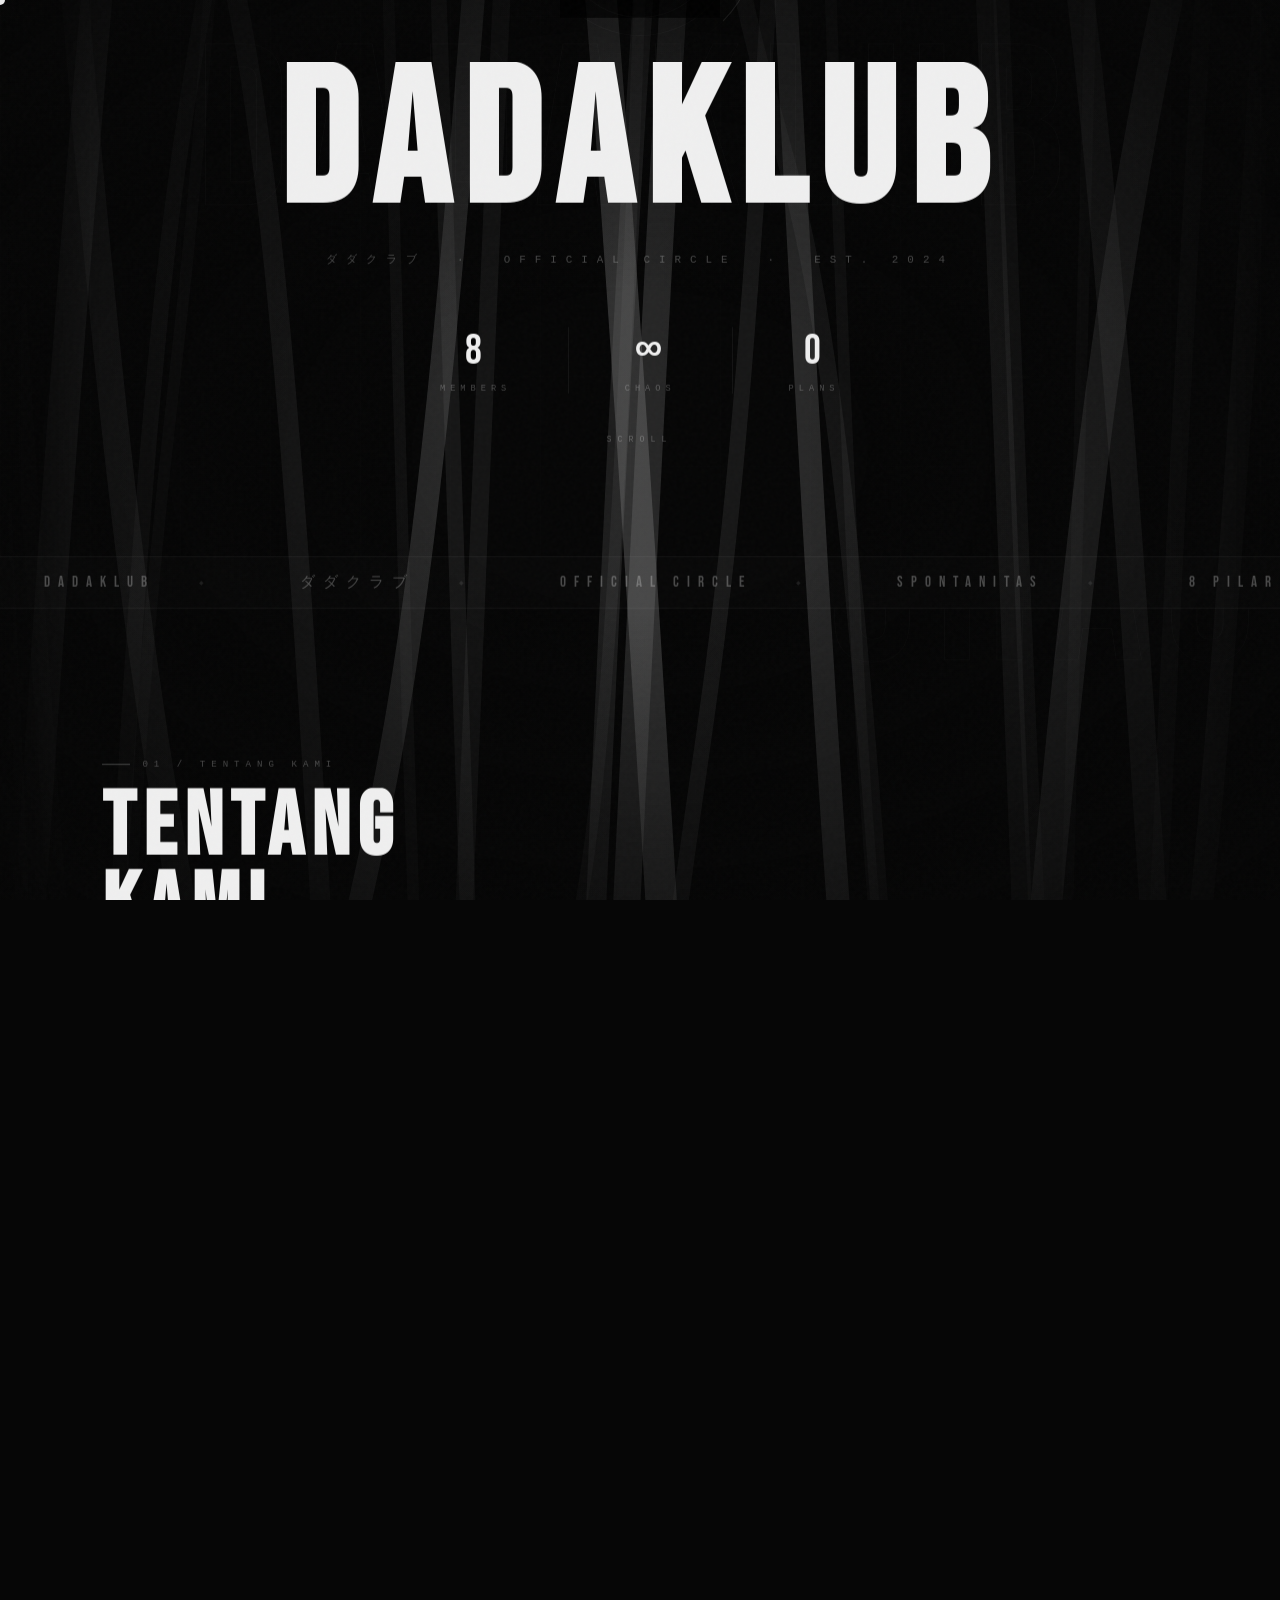
==== commit 36ed8f05: "fifth commit" ====
--- a/index.html
+++ b/index.html
@@ -174,7 +174,6 @@
           <div class="mlines">
             <span class="mline"><span class="mli">KAMI BERGERAK</span></span>
             <span class="mline"><span class="mli">TANPA RENCANA</span></span>
-            <span class="mline"><span class="mli">PENUH NYALI</span></span>
             <span class="mline"><span class="mli">DADAKLUB.</span></span>
           </div>
         </section>
